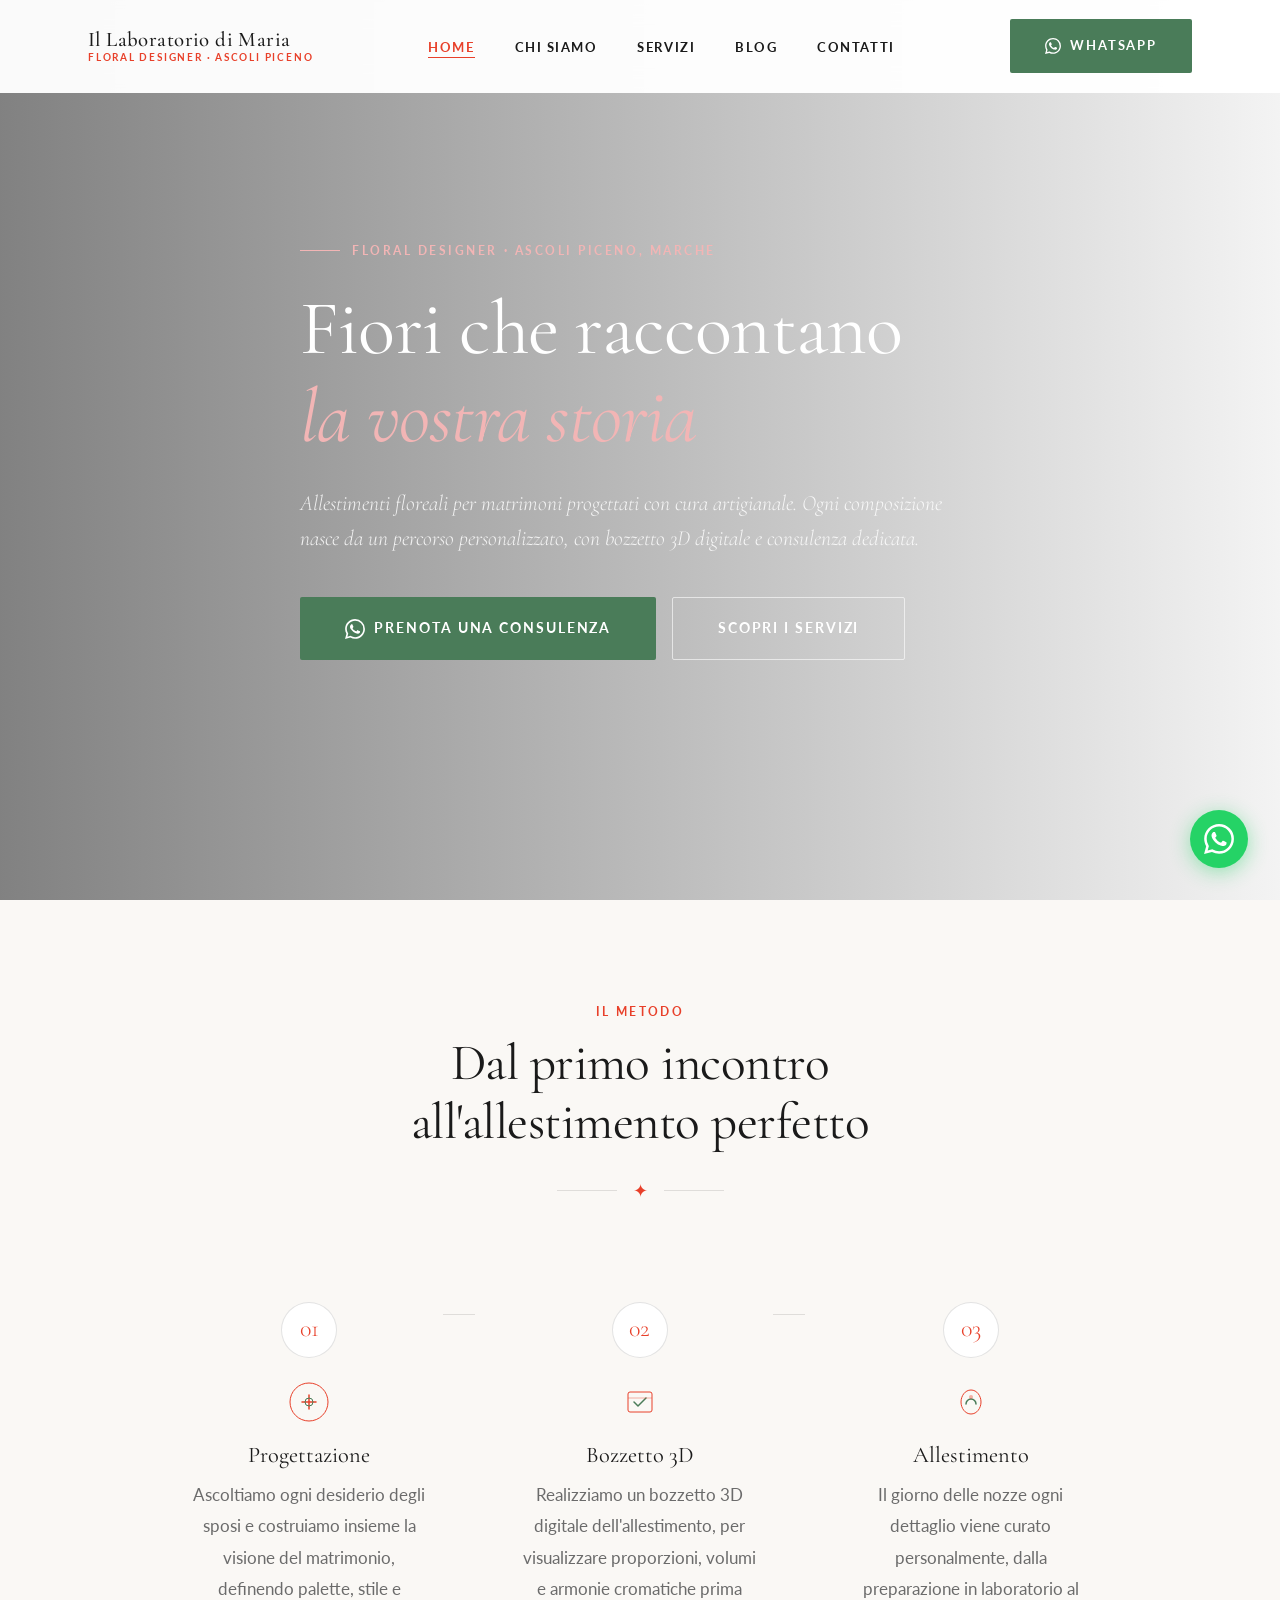
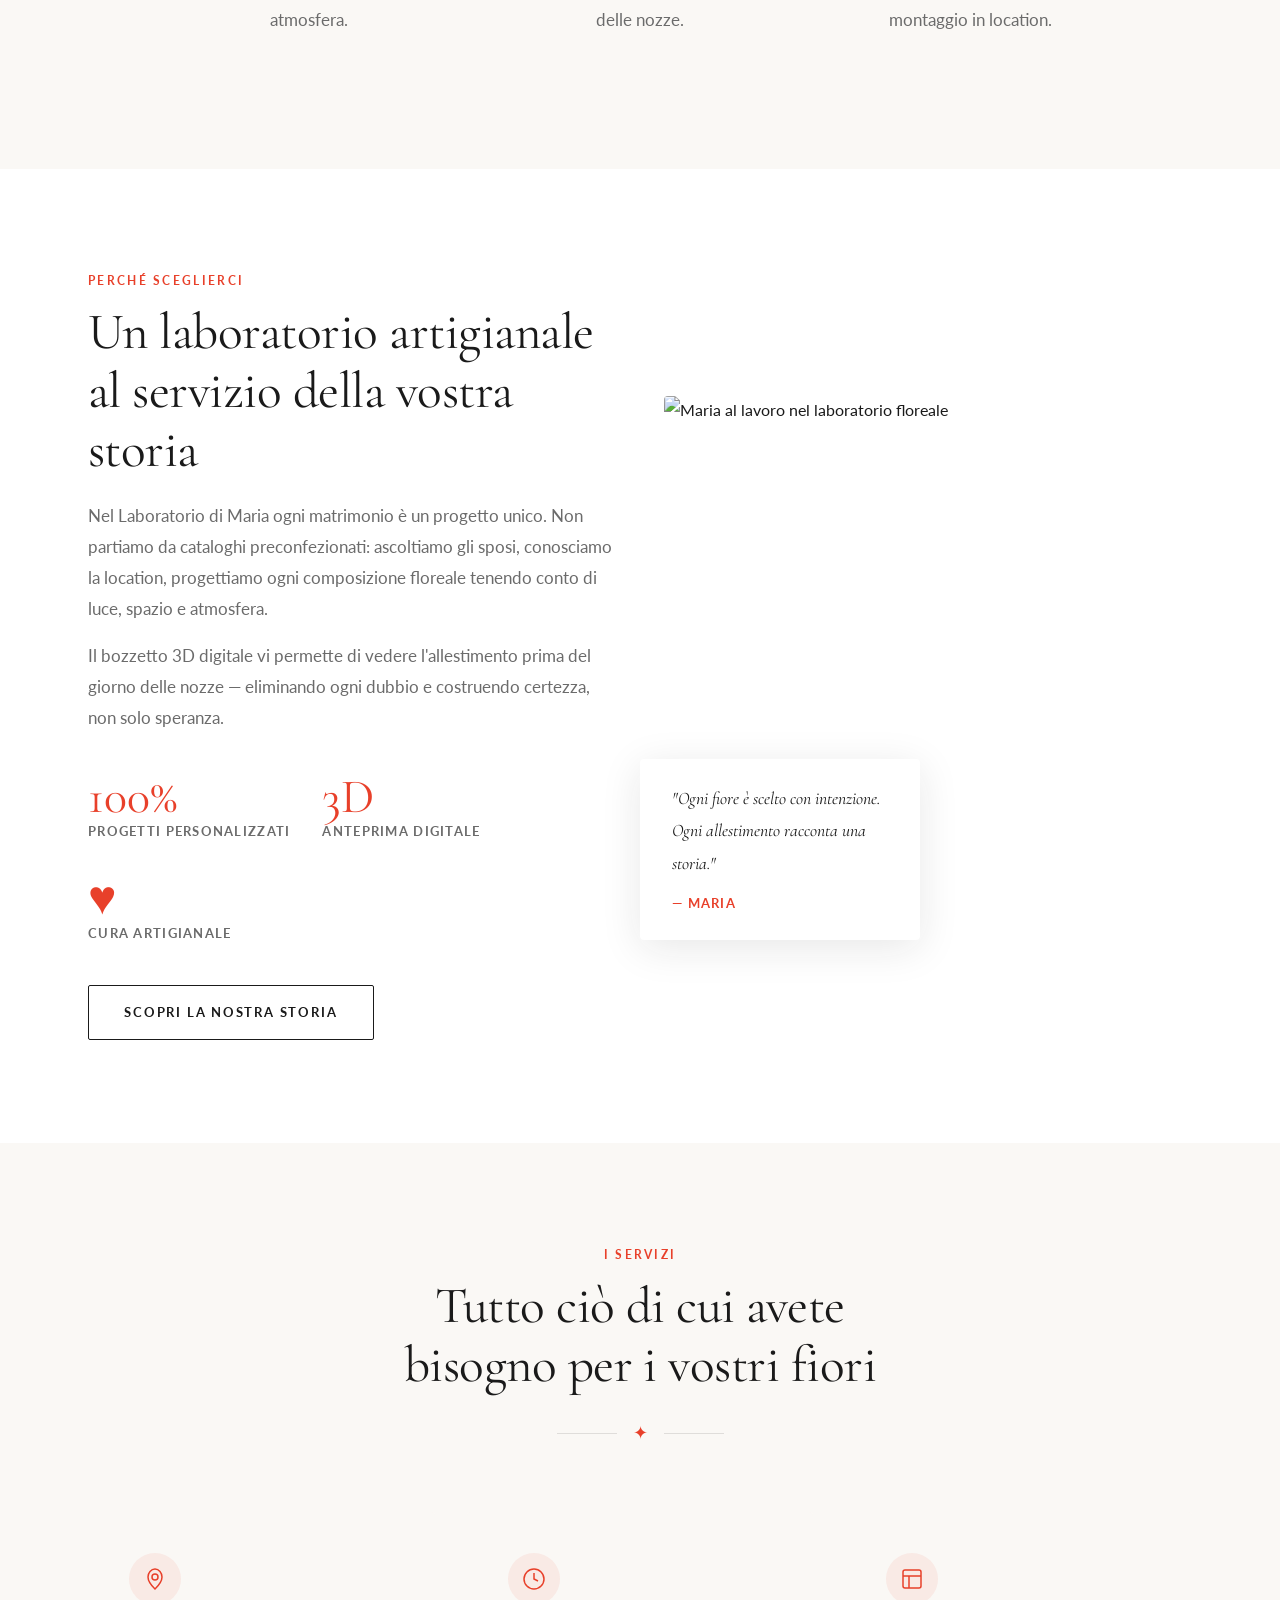
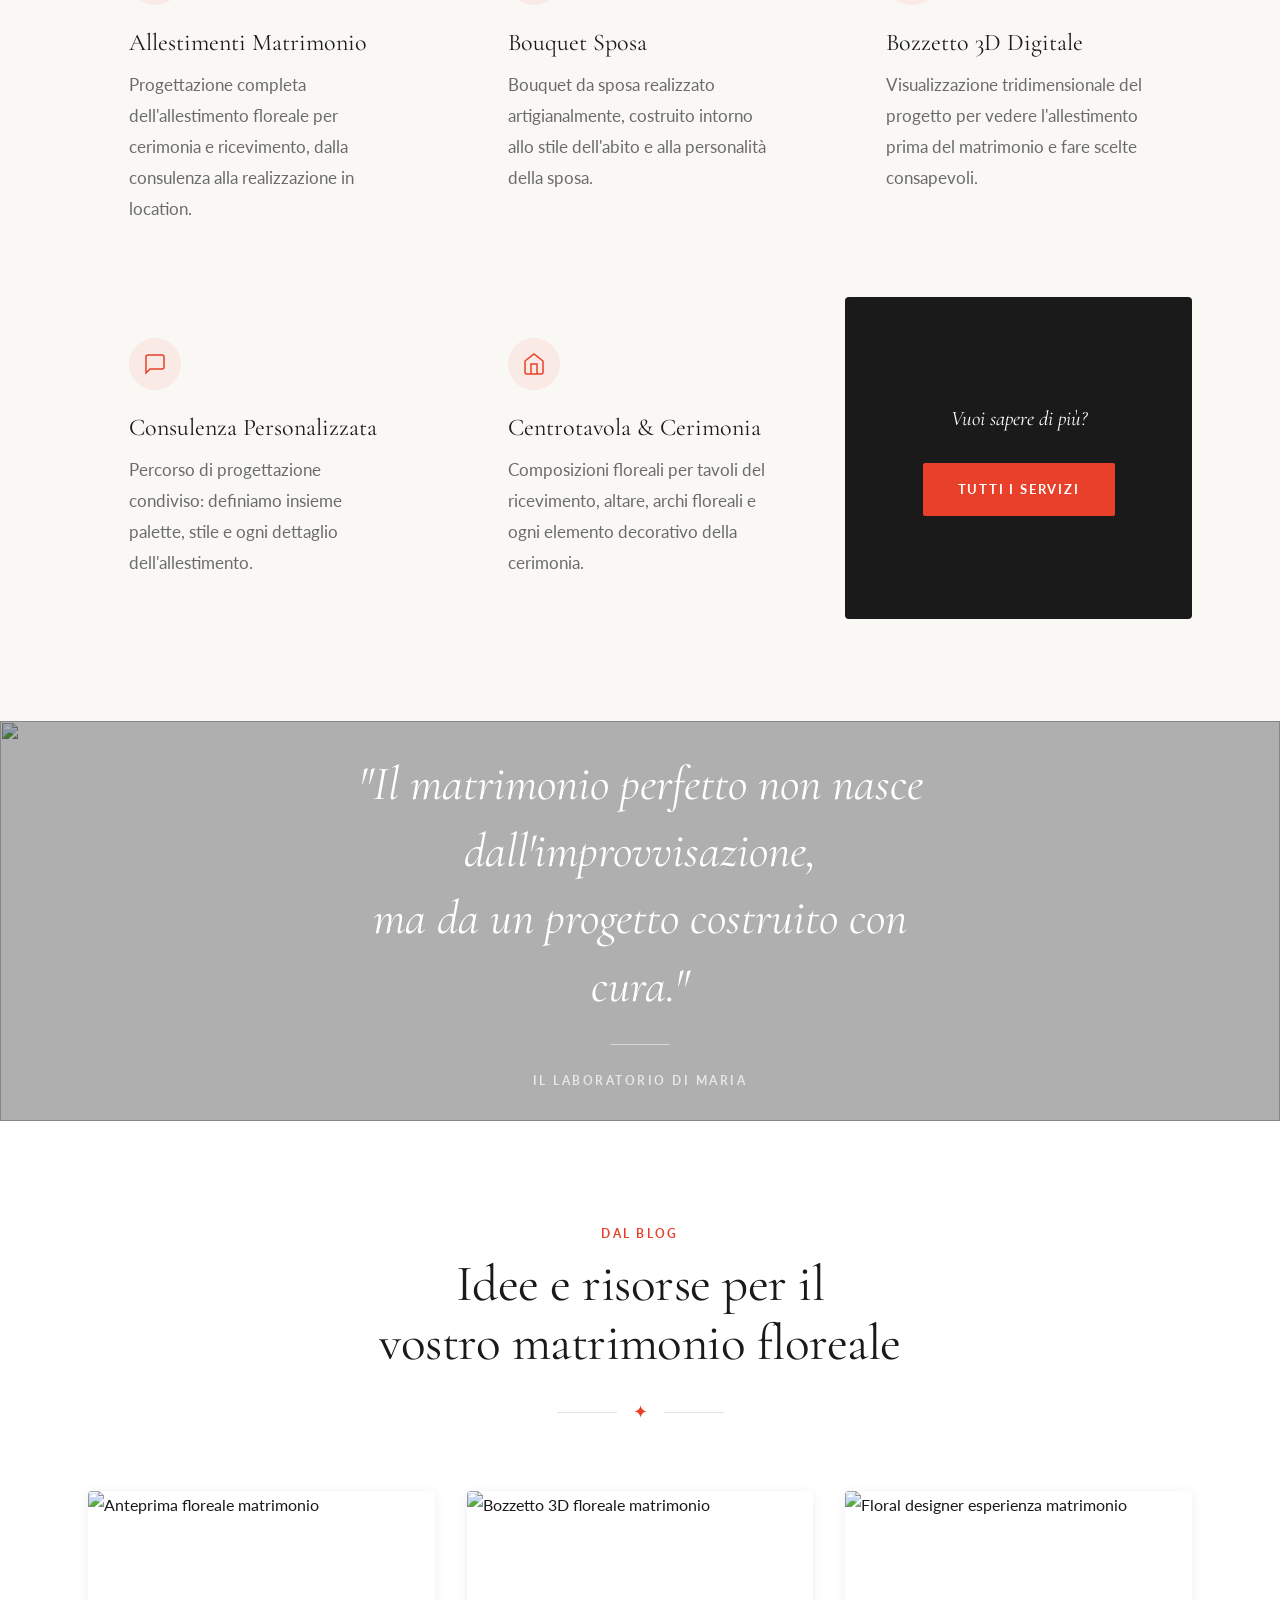
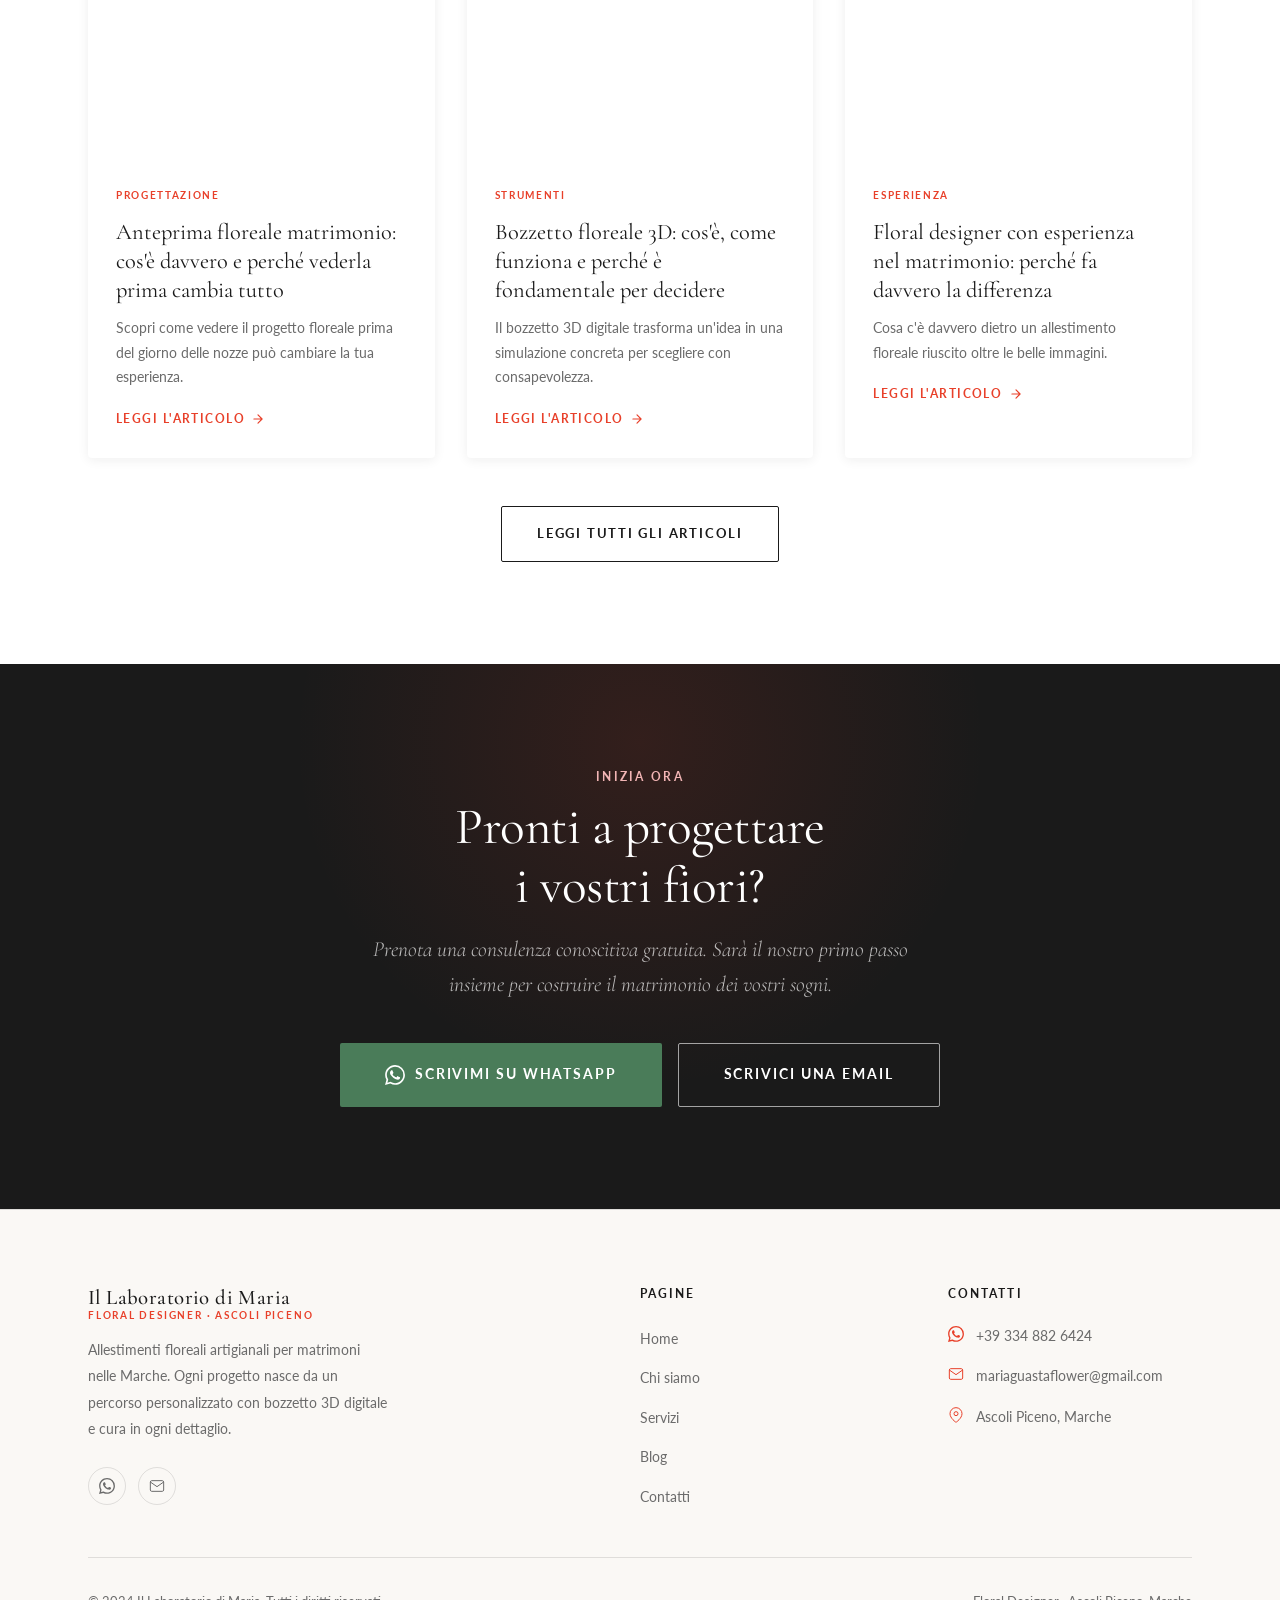
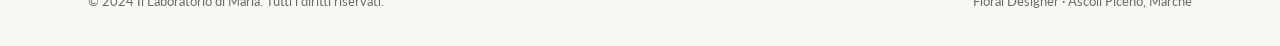
==== index.html @ 5ee57b3e "Sito completo Il Laboratorio di Maria — floral designer Ascoli Piceno - 14 pagine HTML: homepage, ch" ====
<!DOCTYPE html>
<html lang="it">
<head>
  <meta charset="UTF-8">
  <meta name="viewport" content="width=device-width, initial-scale=1.0">
  <title>Il Laboratorio di Maria — Floral Designer Matrimoni | Ascoli Piceno</title>
  <meta name="description" content="Allestimenti floreali per matrimoni ad Ascoli Piceno e nelle Marche. Progettazione personalizzata, bozzetto 3D digitale e cura artigianale per il giorno delle nozze.">
  <link rel="stylesheet" href="css/styles.css">
  <script src="https://cdnjs.cloudflare.com/ajax/libs/gsap/3.12.5/gsap.min.js" defer></script>
  <script src="https://cdnjs.cloudflare.com/ajax/libs/gsap/3.12.5/ScrollTrigger.min.js" defer></script>
  <script src="js/main.js" defer></script>
</head>
<body>

  <!-- HEADER -->
  <header class="site-header" role="banner">
    <div class="container">
      <nav class="nav-inner" aria-label="Navigazione principale">
        <a href="index.html" class="nav-logo" aria-label="Il Laboratorio di Maria — Home">
          <div class="nav-logo-text">
            <strong>Il Laboratorio di Maria</strong>
            <span>Floral Designer · Ascoli Piceno</span>
          </div>
        </a>
        <ul class="nav-links" role="list">
          <li><a href="index.html">Home</a></li>
          <li><a href="chi-siamo.html">Chi siamo</a></li>
          <li><a href="servizi.html">Servizi</a></li>
          <li><a href="blog.html">Blog</a></li>
          <li><a href="contatti.html">Contatti</a></li>
        </ul>
        <a href="https://wa.me/393348826424" target="_blank" rel="noopener" class="btn nav-cta desktop" aria-label="Contattaci su WhatsApp">
          <svg width="16" height="16" viewBox="0 0 24 24" fill="currentColor"><path d="M17.472 14.382c-.297-.149-1.758-.867-2.03-.967-.273-.099-.471-.148-.67.15-.197.297-.767.966-.94 1.164-.173.199-.347.223-.644.075-.297-.15-1.255-.463-2.39-1.475-.883-.788-1.48-1.761-1.653-2.059-.173-.297-.018-.458.13-.606.134-.133.298-.347.446-.52.149-.174.198-.298.298-.497.099-.198.05-.371-.025-.52-.075-.149-.669-1.612-.916-2.207-.242-.579-.487-.5-.669-.51-.173-.008-.371-.01-.57-.01-.198 0-.52.074-.792.372-.272.297-1.04 1.016-1.04 2.479 0 1.462 1.065 2.875 1.213 3.074.149.198 2.096 3.2 5.077 4.487.709.306 1.262.489 1.694.625.712.227 1.36.195 1.871.118.571-.085 1.758-.719 2.006-1.413.248-.694.248-1.289.173-1.413-.074-.124-.272-.198-.57-.347m-5.421 7.403h-.004a9.87 9.87 0 01-5.031-1.378l-.361-.214-3.741.982.998-3.648-.235-.374a9.86 9.86 0 01-1.51-5.26c.001-5.45 4.436-9.884 9.888-9.884 2.64 0 5.122 1.03 6.988 2.898a9.825 9.825 0 012.893 6.994c-.003 5.45-4.437 9.884-9.885 9.884m8.413-18.297A11.815 11.815 0 0012.05 0C5.495 0 .16 5.335.157 11.892c0 2.096.547 4.142 1.588 5.945L.057 24l6.305-1.654a11.882 11.882 0 005.683 1.448h.005c6.554 0 11.89-5.335 11.893-11.893a11.821 11.821 0 00-3.48-8.413z"/></svg>
          WhatsApp
        </a>
        <button class="nav-hamburger" aria-label="Apri menu" aria-expanded="false">
          <span></span><span></span><span></span>
        </button>
      </nav>
    </div>
  </header>

  <!-- MOBILE NAV -->
  <nav class="nav-mobile" aria-label="Menu mobile">
    <button class="nav-mobile-close" aria-label="Chiudi menu">✕</button>
    <a href="index.html">Home</a>
    <a href="chi-siamo.html">Chi siamo</a>
    <a href="servizi.html">Servizi</a>
    <a href="blog.html">Blog</a>
    <a href="contatti.html">Contatti</a>
    <a href="https://wa.me/393348826424" target="_blank" rel="noopener" class="btn btn-green" style="margin-top:1rem;">
      <svg width="18" height="18" viewBox="0 0 24 24" fill="currentColor"><path d="M17.472 14.382c-.297-.149-1.758-.867-2.03-.967-.273-.099-.471-.148-.67.15-.197.297-.767.966-.94 1.164-.173.199-.347.223-.644.075-.297-.15-1.255-.463-2.39-1.475-.883-.788-1.48-1.761-1.653-2.059-.173-.297-.018-.458.13-.606.134-.133.298-.347.446-.52.149-.174.198-.298.298-.497.099-.198.05-.371-.025-.52-.075-.149-.669-1.612-.916-2.207-.242-.579-.487-.5-.669-.51-.173-.008-.371-.01-.57-.01-.198 0-.52.074-.792.372-.272.297-1.04 1.016-1.04 2.479 0 1.462 1.065 2.875 1.213 3.074.149.198 2.096 3.2 5.077 4.487.709.306 1.262.489 1.694.625.712.227 1.36.195 1.871.118.571-.085 1.758-.719 2.006-1.413.248-.694.248-1.289.173-1.413-.074-.124-.272-.198-.57-.347m-5.421 7.403h-.004a9.87 9.87 0 01-5.031-1.378l-.361-.214-3.741.982.998-3.648-.235-.374a9.86 9.86 0 01-1.51-5.26c.001-5.45 4.436-9.884 9.888-9.884 2.64 0 5.122 1.03 6.988 2.898a9.825 9.825 0 012.893 6.994c-.003 5.45-4.437 9.884-9.885 9.884m8.413-18.297A11.815 11.815 0 0012.05 0C5.495 0 .16 5.335.157 11.892c0 2.096.547 4.142 1.588 5.945L.057 24l6.305-1.654a11.882 11.882 0 005.683 1.448h.005c6.554 0 11.89-5.335 11.893-11.893a11.821 11.821 0 00-3.48-8.413z"/></svg>
      Scrivimi su WhatsApp
    </a>
  </nav>

  <main>

    <!-- HERO -->
    <section class="hero" aria-label="Hero principale">
      <div class="hero-bg" style="background-image: url('https://images.unsplash.com/photo-1519225421980-715cb0215aed?w=1600&auto=format&fit=crop&q=80');"></div>
      <div class="container">
        <div class="hero-content">
          <p class="hero-eyebrow">Floral Designer · Ascoli Piceno, Marche</p>
          <h1>Fiori che raccontano<br><em>la vostra storia</em></h1>
          <p class="lead">Allestimenti floreali per matrimoni progettati con cura artigianale. Ogni composizione nasce da un percorso personalizzato, con bozzetto 3D digitale e consulenza dedicata.</p>
          <div class="hero-actions">
            <a href="https://wa.me/393348826424" target="_blank" rel="noopener" class="btn btn-green btn-lg">
              <svg width="20" height="20" viewBox="0 0 24 24" fill="currentColor"><path d="M17.472 14.382c-.297-.149-1.758-.867-2.03-.967-.273-.099-.471-.148-.67.15-.197.297-.767.966-.94 1.164-.173.199-.347.223-.644.075-.297-.15-1.255-.463-2.39-1.475-.883-.788-1.48-1.761-1.653-2.059-.173-.297-.018-.458.13-.606.134-.133.298-.347.446-.52.149-.174.198-.298.298-.497.099-.198.05-.371-.025-.52-.075-.149-.669-1.612-.916-2.207-.242-.579-.487-.5-.669-.51-.173-.008-.371-.01-.57-.01-.198 0-.52.074-.792.372-.272.297-1.04 1.016-1.04 2.479 0 1.462 1.065 2.875 1.213 3.074.149.198 2.096 3.2 5.077 4.487.709.306 1.262.489 1.694.625.712.227 1.36.195 1.871.118.571-.085 1.758-.719 2.006-1.413.248-.694.248-1.289.173-1.413-.074-.124-.272-.198-.57-.347m-5.421 7.403h-.004a9.87 9.87 0 01-5.031-1.378l-.361-.214-3.741.982.998-3.648-.235-.374a9.86 9.86 0 01-1.51-5.26c.001-5.45 4.436-9.884 9.888-9.884 2.64 0 5.122 1.03 6.988 2.898a9.825 9.825 0 012.893 6.994c-.003 5.45-4.437 9.884-9.885 9.884m8.413-18.297A11.815 11.815 0 0012.05 0C5.495 0 .16 5.335.157 11.892c0 2.096.547 4.142 1.588 5.945L.057 24l6.305-1.654a11.882 11.882 0 005.683 1.448h.005c6.554 0 11.89-5.335 11.893-11.893a11.821 11.821 0 00-3.48-8.413z"/></svg>
              Prenota una consulenza
            </a>
            <a href="servizi.html" class="btn btn-outline-white btn-lg">Scopri i servizi</a>
          </div>
        </div>
      </div>
    </section>

    <!-- METHOD -->
    <section class="bg-ivory" aria-labelledby="method-title">
      <div class="container">
        <div class="section-header fade-up">
          <span class="eyebrow">Il Metodo</span>
          <h2 id="method-title">Dal primo incontro<br>all'allestimento perfetto</h2>
          <div class="divider"><span></span><i>✦</i><span></span></div>
        </div>
        <div class="grid-3 stagger-group" style="max-width:960px;margin:0 auto;">
          <div class="method-step stagger-item fade-up">
            <div class="method-number">01</div>
            <svg width="40" height="40" viewBox="0 0 40 40" fill="none" style="margin:0 auto 1.25rem;display:block;" aria-hidden="true">
              <circle cx="20" cy="20" r="19" stroke="#E8402A" stroke-width="1"/>
              <path d="M13 20h14M20 13v14" stroke="#E8402A" stroke-width="1.5" stroke-linecap="round"/>
              <circle cx="20" cy="20" r="4" stroke="#4A7C59" stroke-width="1"/>
            </svg>
            <h3>Progettazione</h3>
            <p>Ascoltiamo ogni desiderio degli sposi e costruiamo insieme la visione del matrimonio, definendo palette, stile e atmosfera.</p>
          </div>
          <div class="method-step stagger-item fade-up">
            <div class="method-number">02</div>
            <svg width="40" height="40" viewBox="0 0 40 40" fill="none" style="margin:0 auto 1.25rem;display:block;" aria-hidden="true">
              <rect x="8" y="10" width="24" height="20" rx="2" stroke="#E8402A" stroke-width="1"/>
              <path d="M14 20l4 4 8-8" stroke="#4A7C59" stroke-width="1.5" stroke-linecap="round" stroke-linejoin="round"/>
              <path d="M8 16h24" stroke="#E8402A" stroke-width="1" opacity=".4"/>
            </svg>
            <h3>Bozzetto 3D</h3>
            <p>Realizziamo un bozzetto 3D digitale dell'allestimento, per visualizzare proporzioni, volumi e armonie cromatiche prima delle nozze.</p>
          </div>
          <div class="method-step stagger-item fade-up">
            <div class="method-number">03</div>
            <svg width="40" height="40" viewBox="0 0 40 40" fill="none" style="margin:0 auto 1.25rem;display:block;" aria-hidden="true">
              <path d="M20 8C14 8 10 14 10 20s4 12 10 12 10-6 10-12-4-12-10-12z" stroke="#E8402A" stroke-width="1"/>
              <path d="M15 22c0-2.761 2.239-5 5-5s5 2.239 5 5" stroke="#4A7C59" stroke-width="1.5" stroke-linecap="round"/>
              <circle cx="20" cy="15" r="2" fill="#E8402A" opacity=".4"/>
            </svg>
            <h3>Allestimento</h3>
            <p>Il giorno delle nozze ogni dettaglio viene curato personalmente, dalla preparazione in laboratorio al montaggio in location.</p>
          </div>
        </div>
      </div>
    </section>

    <!-- WHY US -->
    <section aria-labelledby="why-title">
      <div class="container">
        <div class="grid-2">
          <div class="slide-left">
            <span class="eyebrow">Perché sceglierci</span>
            <h2 id="why-title">Un laboratorio artigianale al servizio della vostra storia</h2>
            <p style="margin-top:1.25rem;">Nel Laboratorio di Maria ogni matrimonio è un progetto unico. Non partiamo da cataloghi preconfezionati: ascoltiamo gli sposi, conosciamo la location, progettiamo ogni composizione floreale tenendo conto di luce, spazio e atmosfera.</p>
            <p style="margin-top:1rem;">Il bozzetto 3D digitale vi permette di vedere l'allestimento prima del giorno delle nozze — eliminando ogni dubbio e costruendo certezza, non solo speranza.</p>
            <div style="display:flex;flex-wrap:wrap;gap:2rem;margin-top:2.5rem;">
              <div>
                <div style="font-family:var(--ff-title);font-size:3rem;color:var(--coral);line-height:1;">100%</div>
                <div style="font-size:0.8rem;font-weight:700;letter-spacing:0.1em;text-transform:uppercase;color:var(--gray);">Progetti personalizzati</div>
              </div>
              <div>
                <div style="font-family:var(--ff-title);font-size:3rem;color:var(--coral);line-height:1;">3D</div>
                <div style="font-size:0.8rem;font-weight:700;letter-spacing:0.1em;text-transform:uppercase;color:var(--gray);">Anteprima digitale</div>
              </div>
              <div>
                <div style="font-family:var(--ff-title);font-size:3rem;color:var(--coral);line-height:1;">♥</div>
                <div style="font-size:0.8rem;font-weight:700;letter-spacing:0.1em;text-transform:uppercase;color:var(--gray);">Cura artigianale</div>
              </div>
            </div>
            <a href="chi-siamo.html" class="btn btn-outline" style="margin-top:2.5rem;">Scopri la nostra storia</a>
          </div>
          <div class="slide-right" style="position:relative;">
            <img
              src="https://images.unsplash.com/photo-1558618666-fcd25c85cd64?w=800&auto=format&fit=crop&q=80"
              alt="Maria al lavoro nel laboratorio floreale"
              style="width:100%;height:520px;object-fit:cover;border-radius:4px;"
              loading="lazy"
            >
            <div style="position:absolute;bottom:-1.5rem;left:-1.5rem;background:var(--white);padding:1.5rem 2rem;border-radius:4px;box-shadow:var(--shadow);max-width:280px;">
              <p style="font-family:var(--ff-title);font-style:italic;font-size:1.1rem;color:var(--black);margin:0;">"Ogni fiore è scelto con intenzione. Ogni allestimento racconta una storia."</p>
              <p style="font-size:0.8rem;color:var(--coral);font-weight:700;letter-spacing:0.1em;text-transform:uppercase;margin-top:0.75rem;">— Maria</p>
            </div>
          </div>
        </div>
      </div>
    </section>

    <!-- SERVICES PREVIEW -->
    <section class="bg-ivory" aria-labelledby="services-preview-title">
      <div class="container">
        <div class="section-header fade-up">
          <span class="eyebrow">I Servizi</span>
          <h2 id="services-preview-title">Tutto ciò di cui avete<br>bisogno per i vostri fiori</h2>
          <div class="divider"><span></span><i>✦</i><span></span></div>
        </div>
        <div class="grid-3 stagger-group">
          <div class="service-card stagger-item">
            <div class="service-icon" aria-hidden="true">
              <svg width="24" height="24" viewBox="0 0 24 24" fill="none" stroke="currentColor" stroke-width="1.5"><path d="M12 2C8 2 5 6 5 10c0 5.25 7 12 7 12s7-6.75 7-12c0-4-3-8-7-8z"/><circle cx="12" cy="10" r="3"/></svg>
            </div>
            <h3>Allestimenti Matrimonio</h3>
            <p>Progettazione completa dell'allestimento floreale per cerimonia e ricevimento, dalla consulenza alla realizzazione in location.</p>
          </div>
          <div class="service-card stagger-item">
            <div class="service-icon" aria-hidden="true">
              <svg width="24" height="24" viewBox="0 0 24 24" fill="none" stroke="currentColor" stroke-width="1.5"><circle cx="12" cy="12" r="10"/><path d="M12 6v6l4 2"/></svg>
            </div>
            <h3>Bouquet Sposa</h3>
            <p>Bouquet da sposa realizzato artigianalmente, costruito intorno allo stile dell'abito e alla personalità della sposa.</p>
          </div>
          <div class="service-card stagger-item">
            <div class="service-icon" aria-hidden="true">
              <svg width="24" height="24" viewBox="0 0 24 24" fill="none" stroke="currentColor" stroke-width="1.5"><rect x="3" y="3" width="18" height="18" rx="2"/><path d="M3 9h18M9 21V9"/></svg>
            </div>
            <h3>Bozzetto 3D Digitale</h3>
            <p>Visualizzazione tridimensionale del progetto per vedere l'allestimento prima del matrimonio e fare scelte consapevoli.</p>
          </div>
          <div class="service-card stagger-item">
            <div class="service-icon" aria-hidden="true">
              <svg width="24" height="24" viewBox="0 0 24 24" fill="none" stroke="currentColor" stroke-width="1.5"><path d="M21 15a2 2 0 0 1-2 2H7l-4 4V5a2 2 0 0 1 2-2h14a2 2 0 0 1 2 2z"/></svg>
            </div>
            <h3>Consulenza Personalizzata</h3>
            <p>Percorso di progettazione condiviso: definiamo insieme palette, stile e ogni dettaglio dell'allestimento.</p>
          </div>
          <div class="service-card stagger-item">
            <div class="service-icon" aria-hidden="true">
              <svg width="24" height="24" viewBox="0 0 24 24" fill="none" stroke="currentColor" stroke-width="1.5"><path d="M3 9l9-7 9 7v11a2 2 0 0 1-2 2H5a2 2 0 0 1-2-2z"/><polyline points="9 22 9 12 15 12 15 22"/></svg>
            </div>
            <h3>Centrotavola & Cerimonia</h3>
            <p>Composizioni floreali per tavoli del ricevimento, altare, archi floreali e ogni elemento decorativo della cerimonia.</p>
          </div>
          <div class="service-card stagger-item" style="display:flex;align-items:center;justify-content:center;flex-direction:column;text-align:center;background:var(--black);">
            <p style="font-family:var(--ff-title);font-style:italic;font-size:1.3rem;color:var(--white);margin-bottom:1.5rem;">Vuoi sapere di più?</p>
            <a href="servizi.html" class="btn btn-coral">Tutti i servizi</a>
          </div>
        </div>
      </div>
    </section>

    <!-- DECORATIVE IMAGE BAND -->
    <div style="height:400px;overflow:hidden;position:relative;" aria-hidden="true">
      <img
        src="https://images.unsplash.com/photo-1548460054-8d0c2c73c88f?w=1200&auto=format&fit=crop&q=80"
        alt=""
        style="width:100%;height:100%;object-fit:cover;object-position:center 60%;"
        loading="lazy"
      >
      <div style="position:absolute;inset:0;background:rgba(26,26,26,0.35);display:flex;align-items:center;justify-content:center;">
        <div style="text-align:center;color:white;">
          <p style="font-family:var(--ff-title);font-style:italic;font-size:clamp(1.6rem,4vw,3rem);color:white;max-width:700px;padding:0 2rem;line-height:1.4;">"Il matrimonio perfetto non nasce dall'improvvisazione,<br>ma da un progetto costruito con cura."</p>
          <div style="width:60px;height:1px;background:rgba(255,255,255,0.5);margin:1.5rem auto;"></div>
          <p style="font-size:0.78rem;font-weight:700;letter-spacing:0.2em;text-transform:uppercase;color:rgba(255,255,255,0.7);">Il Laboratorio di Maria</p>
        </div>
      </div>
    </div>

    <!-- BLOG PREVIEW -->
    <section aria-labelledby="blog-preview-title">
      <div class="container">
        <div class="section-header fade-up">
          <span class="eyebrow">Dal Blog</span>
          <h2 id="blog-preview-title">Idee e risorse per il<br>vostro matrimonio floreale</h2>
          <div class="divider"><span></span><i>✦</i><span></span></div>
        </div>
        <div class="grid-3 stagger-group">
          <article class="card stagger-item">
            <div class="card-img">
              <img src="https://images.unsplash.com/photo-1490750967868-88df5691cc3a?w=800&auto=format&fit=crop&q=80" alt="Anteprima floreale matrimonio" loading="lazy">
            </div>
            <div class="card-body">
              <span class="card-tag">Progettazione</span>
              <h3 class="card-title">Anteprima floreale matrimonio: cos'è davvero e perché vederla prima cambia tutto</h3>
              <p class="card-excerpt">Scopri come vedere il progetto floreale prima del giorno delle nozze può cambiare la tua esperienza.</p>
              <a href="blog-anteprima-floreale-matrimonio.html" class="card-link">
                Leggi l'articolo
                <svg width="14" height="14" viewBox="0 0 24 24" fill="none" stroke="currentColor" stroke-width="2" stroke-linecap="round" stroke-linejoin="round"><path d="M5 12h14M12 5l7 7-7 7"/></svg>
              </a>
            </div>
          </article>
          <article class="card stagger-item">
            <div class="card-img">
              <img src="https://images.unsplash.com/photo-1487530811015-780cb94e7e2a?w=800&auto=format&fit=crop&q=80" alt="Bozzetto 3D floreale matrimonio" loading="lazy">
            </div>
            <div class="card-body">
              <span class="card-tag">Strumenti</span>
              <h3 class="card-title">Bozzetto floreale 3D: cos'è, come funziona e perché è fondamentale per decidere</h3>
              <p class="card-excerpt">Il bozzetto 3D digitale trasforma un'idea in una simulazione concreta per scegliere con consapevolezza.</p>
              <a href="blog-bozzetto-floreale-3d.html" class="card-link">
                Leggi l'articolo
                <svg width="14" height="14" viewBox="0 0 24 24" fill="none" stroke="currentColor" stroke-width="2" stroke-linecap="round" stroke-linejoin="round"><path d="M5 12h14M12 5l7 7-7 7"/></svg>
              </a>
            </div>
          </article>
          <article class="card stagger-item">
            <div class="card-img">
              <img src="https://images.unsplash.com/photo-1548460054-8d0c2c73c88f?w=800&auto=format&fit=crop&q=80" alt="Floral designer esperienza matrimonio" loading="lazy">
            </div>
            <div class="card-body">
              <span class="card-tag">Esperienza</span>
              <h3 class="card-title">Floral designer con esperienza nel matrimonio: perché fa davvero la differenza</h3>
              <p class="card-excerpt">Cosa c'è davvero dietro un allestimento floreale riuscito oltre le belle immagini.</p>
              <a href="blog-floral-designer-esperienza.html" class="card-link">
                Leggi l'articolo
                <svg width="14" height="14" viewBox="0 0 24 24" fill="none" stroke="currentColor" stroke-width="2" stroke-linecap="round" stroke-linejoin="round"><path d="M5 12h14M12 5l7 7-7 7"/></svg>
              </a>
            </div>
          </article>
        </div>
        <div style="text-align:center;margin-top:3rem;" class="fade-up">
          <a href="blog.html" class="btn btn-outline">Leggi tutti gli articoli</a>
        </div>
      </div>
    </section>

    <!-- CTA FINALE -->
    <section class="cta-section" aria-labelledby="cta-title">
      <div class="container--narrow" style="position:relative;z-index:1;text-align:center;">
        <span class="eyebrow" style="color:var(--pink);">Inizia ora</span>
        <h2 id="cta-title" class="fade-up">Pronti a progettare<br>i vostri fiori?</h2>
        <p class="lead fade-up">Prenota una consulenza conoscitiva gratuita. Sarà il nostro primo passo insieme per costruire il matrimonio dei vostri sogni.</p>
        <div class="fade-up" style="display:flex;justify-content:center;flex-wrap:wrap;gap:1rem;margin-top:2.5rem;">
          <a href="https://wa.me/393348826424" target="_blank" rel="noopener" class="btn btn-green btn-lg">
            <svg width="20" height="20" viewBox="0 0 24 24" fill="currentColor"><path d="M17.472 14.382c-.297-.149-1.758-.867-2.03-.967-.273-.099-.471-.148-.67.15-.197.297-.767.966-.94 1.164-.173.199-.347.223-.644.075-.297-.15-1.255-.463-2.39-1.475-.883-.788-1.48-1.761-1.653-2.059-.173-.297-.018-.458.13-.606.134-.133.298-.347.446-.52.149-.174.198-.298.298-.497.099-.198.05-.371-.025-.52-.075-.149-.669-1.612-.916-2.207-.242-.579-.487-.5-.669-.51-.173-.008-.371-.01-.57-.01-.198 0-.52.074-.792.372-.272.297-1.04 1.016-1.04 2.479 0 1.462 1.065 2.875 1.213 3.074.149.198 2.096 3.2 5.077 4.487.709.306 1.262.489 1.694.625.712.227 1.36.195 1.871.118.571-.085 1.758-.719 2.006-1.413.248-.694.248-1.289.173-1.413-.074-.124-.272-.198-.57-.347m-5.421 7.403h-.004a9.87 9.87 0 01-5.031-1.378l-.361-.214-3.741.982.998-3.648-.235-.374a9.86 9.86 0 01-1.51-5.26c.001-5.45 4.436-9.884 9.888-9.884 2.64 0 5.122 1.03 6.988 2.898a9.825 9.825 0 012.893 6.994c-.003 5.45-4.437 9.884-9.885 9.884m8.413-18.297A11.815 11.815 0 0012.05 0C5.495 0 .16 5.335.157 11.892c0 2.096.547 4.142 1.588 5.945L.057 24l6.305-1.654a11.882 11.882 0 005.683 1.448h.005c6.554 0 11.89-5.335 11.893-11.893a11.821 11.821 0 00-3.48-8.413z"/></svg>
            Scrivimi su WhatsApp
          </a>
          <a href="mailto:mariaguastaflower@gmail.com" class="btn btn-outline-white btn-lg">Scrivici una email</a>
        </div>
      </div>
    </section>

  </main>

  <!-- FOOTER -->
  <footer class="site-footer" role="contentinfo">
    <div class="container">
      <div class="footer-grid">
        <div class="footer-brand">
          <a href="index.html" class="nav-logo" style="margin-bottom:1rem;">
            <div class="nav-logo-text">
              <strong>Il Laboratorio di Maria</strong>
              <span>Floral Designer · Ascoli Piceno</span>
            </div>
          </a>
          <p>Allestimenti floreali artigianali per matrimoni nelle Marche. Ogni progetto nasce da un percorso personalizzato con bozzetto 3D digitale e cura in ogni dettaglio.</p>
          <div class="footer-social">
            <a href="https://wa.me/393348826424" target="_blank" rel="noopener" aria-label="WhatsApp">
              <svg width="16" height="16" viewBox="0 0 24 24" fill="currentColor"><path d="M17.472 14.382c-.297-.149-1.758-.867-2.03-.967-.273-.099-.471-.148-.67.15-.197.297-.767.966-.94 1.164-.173.199-.347.223-.644.075-.297-.15-1.255-.463-2.39-1.475-.883-.788-1.48-1.761-1.653-2.059-.173-.297-.018-.458.13-.606.134-.133.298-.347.446-.52.149-.174.198-.298.298-.497.099-.198.05-.371-.025-.52-.075-.149-.669-1.612-.916-2.207-.242-.579-.487-.5-.669-.51-.173-.008-.371-.01-.57-.01-.198 0-.52.074-.792.372-.272.297-1.04 1.016-1.04 2.479 0 1.462 1.065 2.875 1.213 3.074.149.198 2.096 3.2 5.077 4.487.709.306 1.262.489 1.694.625.712.227 1.36.195 1.871.118.571-.085 1.758-.719 2.006-1.413.248-.694.248-1.289.173-1.413-.074-.124-.272-.198-.57-.347m-5.421 7.403h-.004a9.87 9.87 0 01-5.031-1.378l-.361-.214-3.741.982.998-3.648-.235-.374a9.86 9.86 0 01-1.51-5.26c.001-5.45 4.436-9.884 9.888-9.884 2.64 0 5.122 1.03 6.988 2.898a9.825 9.825 0 012.893 6.994c-.003 5.45-4.437 9.884-9.885 9.884m8.413-18.297A11.815 11.815 0 0012.05 0C5.495 0 .16 5.335.157 11.892c0 2.096.547 4.142 1.588 5.945L.057 24l6.305-1.654a11.882 11.882 0 005.683 1.448h.005c6.554 0 11.89-5.335 11.893-11.893a11.821 11.821 0 00-3.48-8.413z"/></svg>
            </a>
            <a href="mailto:mariaguastaflower@gmail.com" aria-label="Email">
              <svg width="16" height="16" viewBox="0 0 24 24" fill="none" stroke="currentColor" stroke-width="1.5"><path d="M4 4h16c1.1 0 2 .9 2 2v12c0 1.1-.9 2-2 2H4c-1.1 0-2-.9-2-2V6c0-1.1.9-2 2-2z"/><polyline points="22,6 12,13 2,6"/></svg>
            </a>
          </div>
        </div>
        <div class="footer-col">
          <h4>Pagine</h4>
          <ul>
            <li><a href="index.html">Home</a></li>
            <li><a href="chi-siamo.html">Chi siamo</a></li>
            <li><a href="servizi.html">Servizi</a></li>
            <li><a href="blog.html">Blog</a></li>
            <li><a href="contatti.html">Contatti</a></li>
          </ul>
        </div>
        <div class="footer-col">
          <h4>Contatti</h4>
          <div class="footer-contact-item">
            <svg width="16" height="16" viewBox="0 0 24 24" fill="currentColor"><path d="M17.472 14.382c-.297-.149-1.758-.867-2.03-.967-.273-.099-.471-.148-.67.15-.197.297-.767.966-.94 1.164-.173.199-.347.223-.644.075-.297-.15-1.255-.463-2.39-1.475-.883-.788-1.48-1.761-1.653-2.059-.173-.297-.018-.458.13-.606.134-.133.298-.347.446-.52.149-.174.198-.298.298-.497.099-.198.05-.371-.025-.52-.075-.149-.669-1.612-.916-2.207-.242-.579-.487-.5-.669-.51-.173-.008-.371-.01-.57-.01-.198 0-.52.074-.792.372-.272.297-1.04 1.016-1.04 2.479 0 1.462 1.065 2.875 1.213 3.074.149.198 2.096 3.2 5.077 4.487.709.306 1.262.489 1.694.625.712.227 1.36.195 1.871.118.571-.085 1.758-.719 2.006-1.413.248-.694.248-1.289.173-1.413-.074-.124-.272-.198-.57-.347m-5.421 7.403h-.004a9.87 9.87 0 01-5.031-1.378l-.361-.214-3.741.982.998-3.648-.235-.374a9.86 9.86 0 01-1.51-5.26c.001-5.45 4.436-9.884 9.888-9.884 2.64 0 5.122 1.03 6.988 2.898a9.825 9.825 0 012.893 6.994c-.003 5.45-4.437 9.884-9.885 9.884m8.413-18.297A11.815 11.815 0 0012.05 0C5.495 0 .16 5.335.157 11.892c0 2.096.547 4.142 1.588 5.945L.057 24l6.305-1.654a11.882 11.882 0 005.683 1.448h.005c6.554 0 11.89-5.335 11.893-11.893a11.821 11.821 0 00-3.48-8.413z"/></svg>
            <span><a href="https://wa.me/393348826424" style="color:var(--gray);">+39 334 882 6424</a></span>
          </div>
          <div class="footer-contact-item">
            <svg width="16" height="16" viewBox="0 0 24 24" fill="none" stroke="currentColor" stroke-width="1.5"><path d="M4 4h16c1.1 0 2 .9 2 2v12c0 1.1-.9 2-2 2H4c-1.1 0-2-.9-2-2V6c0-1.1.9-2 2-2z"/><polyline points="22,6 12,13 2,6"/></svg>
            <span><a href="mailto:mariaguastaflower@gmail.com" style="color:var(--gray);">mariaguastaflower@gmail.com</a></span>
          </div>
          <div class="footer-contact-item">
            <svg width="16" height="16" viewBox="0 0 24 24" fill="none" stroke="currentColor" stroke-width="1.5"><path d="M21 10c0 7-9 13-9 13s-9-6-9-13a9 9 0 0 1 18 0z"/><circle cx="12" cy="10" r="3"/></svg>
            <span>Ascoli Piceno, Marche</span>
          </div>
        </div>
      </div>
      <div class="footer-bottom">
        <p>© 2024 Il Laboratorio di Maria. Tutti i diritti riservati.</p>
        <p>Floral Designer · Ascoli Piceno, Marche</p>
      </div>
    </div>
  </footer>

  <!-- WHATSAPP FLOAT -->
  <a href="https://wa.me/393348826424" target="_blank" rel="noopener" class="whatsapp-float" aria-label="Contattaci su WhatsApp">
    <svg viewBox="0 0 24 24" fill="white"><path d="M17.472 14.382c-.297-.149-1.758-.867-2.03-.967-.273-.099-.471-.148-.67.15-.197.297-.767.966-.94 1.164-.173.199-.347.223-.644.075-.297-.15-1.255-.463-2.39-1.475-.883-.788-1.48-1.761-1.653-2.059-.173-.297-.018-.458.13-.606.134-.133.298-.347.446-.52.149-.174.198-.298.298-.497.099-.198.05-.371-.025-.52-.075-.149-.669-1.612-.916-2.207-.242-.579-.487-.5-.669-.51-.173-.008-.371-.01-.57-.01-.198 0-.52.074-.792.372-.272.297-1.04 1.016-1.04 2.479 0 1.462 1.065 2.875 1.213 3.074.149.198 2.096 3.2 5.077 4.487.709.306 1.262.489 1.694.625.712.227 1.36.195 1.871.118.571-.085 1.758-.719 2.006-1.413.248-.694.248-1.289.173-1.413-.074-.124-.272-.198-.57-.347m-5.421 7.403h-.004a9.87 9.87 0 01-5.031-1.378l-.361-.214-3.741.982.998-3.648-.235-.374a9.86 9.86 0 01-1.51-5.26c.001-5.45 4.436-9.884 9.888-9.884 2.64 0 5.122 1.03 6.988 2.898a9.825 9.825 0 012.893 6.994c-.003 5.45-4.437 9.884-9.885 9.884m8.413-18.297A11.815 11.815 0 0012.05 0C5.495 0 .16 5.335.157 11.892c0 2.096.547 4.142 1.588 5.945L.057 24l6.305-1.654a11.882 11.882 0 005.683 1.448h.005c6.554 0 11.89-5.335 11.893-11.893a11.821 11.821 0 00-3.48-8.413z"/></svg>
  </a>

</body>
</html>
---- css/styles.css ----
/* ============================================================
   IL LABORATORIO DI MARIA — Global Styles
   ============================================================ */

@import url('https://fonts.googleapis.com/css2?family=Cormorant+Garamond:ital,wght@0,300;0,400;0,500;0,600;0,700;1,300;1,400;1,500&family=Lato:ital,wght@0,300;0,400;0,700;1,300;1,400&display=swap');

/* ── Variables ────────────────────────────────────────────── */
:root {
  --white:   #FFFFFF;
  --ivory:   #FAF8F5;
  --black:   #1A1A1A;
  --coral:   #E8402A;
  --green:   #4A7C59;
  --pink:    #F2B5B5;
  --gray:    #6B6B6B;
  --light:   #F0EDE8;
  --border:  rgba(26,26,26,0.12);

  --ff-title: 'Cormorant Garamond', Georgia, serif;
  --ff-body:  'Lato', Helvetica, sans-serif;

  --radius:  4px;
  --shadow:  0 8px 40px rgba(26,26,26,0.10);
  --shadow-sm: 0 2px 12px rgba(26,26,26,0.07);

  --transition: 0.35s cubic-bezier(0.4, 0, 0.2, 1);
}

/* ── Reset & Base ─────────────────────────────────────────── */
*, *::before, *::after { box-sizing: border-box; margin: 0; padding: 0; }

html { scroll-behavior: smooth; font-size: 16px; }

body {
  font-family: var(--ff-body);
  color: var(--black);
  background: var(--white);
  line-height: 1.7;
  overflow-x: hidden;
  -webkit-font-smoothing: antialiased;
}

img { display: block; max-width: 100%; height: auto; }
a   { color: inherit; text-decoration: none; }
ul  { list-style: none; }

/* ── Typography ───────────────────────────────────────────── */
h1, h2, h3, h4 {
  font-family: var(--ff-title);
  font-weight: 400;
  line-height: 1.15;
  color: var(--black);
}

h1 { font-size: clamp(2.6rem, 6vw, 5.2rem); letter-spacing: -0.01em; }
h2 { font-size: clamp(2rem, 4vw, 3.6rem); letter-spacing: -0.01em; }
h3 { font-size: clamp(1.4rem, 2.5vw, 2.2rem); }
h4 { font-size: clamp(1.1rem, 1.8vw, 1.5rem); }

p { font-size: 1.05rem; color: var(--gray); line-height: 1.85; }

.eyebrow {
  font-family: var(--ff-body);
  font-size: 0.72rem;
  font-weight: 700;
  letter-spacing: 0.2em;
  text-transform: uppercase;
  color: var(--coral);
  display: block;
  margin-bottom: 0.75rem;
}

.lead {
  font-size: clamp(1.1rem, 1.8vw, 1.35rem);
  font-family: var(--ff-title);
  font-style: italic;
  font-weight: 300;
  color: var(--gray);
  line-height: 1.65;
}

/* ── Layout ───────────────────────────────────────────────── */
.container {
  max-width: 1200px;
  margin: 0 auto;
  padding: 0 clamp(1.25rem, 5vw, 3rem);
}

.container--narrow {
  max-width: 820px;
  margin: 0 auto;
  padding: 0 clamp(1.25rem, 5vw, 3rem);
}

section { padding: clamp(4rem, 8vw, 8rem) 0; }

.section-header {
  text-align: center;
  margin-bottom: clamp(3rem, 5vw, 5rem);
}

.section-header .divider {
  display: flex;
  align-items: center;
  justify-content: center;
  gap: 1rem;
  margin: 1.5rem auto 0;
}

.section-header .divider span {
  display: block;
  height: 1px;
  width: 60px;
  background: var(--border);
}

.section-header .divider i {
  font-style: normal;
  font-size: 1.1rem;
  color: var(--coral);
}

/* ── Header / Navbar ──────────────────────────────────────── */
.site-header {
  position: fixed;
  top: 0;
  left: 0;
  right: 0;
  z-index: 1000;
  padding: 1.2rem 0;
  background: rgba(255,255,255,0.96);
  backdrop-filter: blur(12px);
  border-bottom: 1px solid transparent;
  transition: var(--transition);
}

.site-header.scrolled {
  border-bottom-color: var(--border);
  padding: 0.85rem 0;
  box-shadow: var(--shadow-sm);
}

.nav-inner {
  display: flex;
  align-items: center;
  justify-content: space-between;
  gap: 2rem;
}

.nav-logo {
  display: flex;
  align-items: center;
  gap: 0.75rem;
  text-decoration: none;
  flex-shrink: 0;
}

.nav-logo img {
  height: 44px;
  width: auto;
}

.nav-logo-text {
  display: flex;
  flex-direction: column;
  line-height: 1.1;
}

.nav-logo-text strong {
  font-family: var(--ff-title);
  font-weight: 500;
  font-size: 1.3rem;
  color: var(--black);
  letter-spacing: 0.02em;
}

.nav-logo-text span {
  font-family: var(--ff-body);
  font-size: 0.62rem;
  font-weight: 700;
  letter-spacing: 0.18em;
  text-transform: uppercase;
  color: var(--coral);
}

.nav-links {
  display: flex;
  align-items: center;
  gap: 2.5rem;
}

.nav-links a {
  font-family: var(--ff-body);
  font-size: 0.8rem;
  font-weight: 700;
  letter-spacing: 0.12em;
  text-transform: uppercase;
  color: var(--black);
  position: relative;
  transition: color var(--transition);
}

.nav-links a::after {
  content: '';
  position: absolute;
  bottom: -3px;
  left: 0;
  width: 0;
  height: 1px;
  background: var(--coral);
  transition: width var(--transition);
}

.nav-links a:hover { color: var(--coral); }
.nav-links a:hover::after { width: 100%; }
.nav-links a.active { color: var(--coral); }
.nav-links a.active::after { width: 100%; }

.nav-cta {
  display: flex;
  align-items: center;
  gap: 0.5rem;
  background: var(--green);
  color: var(--white) !important;
  font-family: var(--ff-body);
  font-size: 0.78rem;
  font-weight: 700;
  letter-spacing: 0.1em;
  text-transform: uppercase;
  padding: 0.7rem 1.4rem;
  border-radius: 2px;
  transition: var(--transition) !important;
  white-space: nowrap;
}

.nav-cta:hover {
  background: #3a6347 !important;
  color: var(--white) !important;
  transform: translateY(-1px);
}

.nav-cta::after { display: none !important; }

.nav-cta svg { flex-shrink: 0; }

/* Hamburger */
.nav-hamburger {
  display: none;
  flex-direction: column;
  gap: 5px;
  cursor: pointer;
  padding: 4px;
  background: none;
  border: none;
}

.nav-hamburger span {
  display: block;
  width: 24px;
  height: 1.5px;
  background: var(--black);
  transition: var(--transition);
}

/* Mobile nav */
.nav-mobile {
  display: none;
  position: fixed;
  top: 0;
  left: 0;
  right: 0;
  bottom: 0;
  background: var(--white);
  z-index: 999;
  padding: 6rem 2rem 3rem;
  flex-direction: column;
  align-items: center;
  justify-content: center;
  gap: 2.5rem;
}

.nav-mobile.open { display: flex; }

.nav-mobile a {
  font-family: var(--ff-title);
  font-size: 2rem;
  font-weight: 400;
  color: var(--black);
  transition: color var(--transition);
}

.nav-mobile a:hover { color: var(--coral); }

.nav-mobile-close {
  position: absolute;
  top: 1.5rem;
  right: 1.5rem;
  background: none;
  border: none;
  cursor: pointer;
  font-size: 1.5rem;
  color: var(--black);
}

/* ── Buttons ──────────────────────────────────────────────── */
.btn {
  display: inline-flex;
  align-items: center;
  gap: 0.6rem;
  font-family: var(--ff-body);
  font-size: 0.8rem;
  font-weight: 700;
  letter-spacing: 0.14em;
  text-transform: uppercase;
  padding: 1rem 2.2rem;
  border-radius: 2px;
  cursor: pointer;
  border: none;
  transition: var(--transition);
  text-decoration: none;
}

.btn-coral {
  background: var(--coral);
  color: var(--white);
}

.btn-coral:hover {
  background: #c93320;
  transform: translateY(-2px);
  box-shadow: 0 6px 24px rgba(232,64,42,0.3);
}

.btn-green {
  background: var(--green);
  color: var(--white);
}

.btn-green:hover {
  background: #3a6347;
  transform: translateY(-2px);
  box-shadow: 0 6px 24px rgba(74,124,89,0.3);
}

.btn-outline {
  background: transparent;
  color: var(--black);
  border: 1px solid var(--black);
}

.btn-outline:hover {
  background: var(--black);
  color: var(--white);
  transform: translateY(-2px);
}

.btn-outline-white {
  background: transparent;
  color: var(--white);
  border: 1px solid rgba(255,255,255,0.6);
}

.btn-outline-white:hover {
  background: var(--white);
  color: var(--black);
  transform: translateY(-2px);
}

.btn-lg { padding: 1.2rem 2.8rem; font-size: 0.85rem; }

/* ── WhatsApp Float ───────────────────────────────────────── */
.whatsapp-float {
  position: fixed;
  bottom: 2rem;
  right: 2rem;
  z-index: 998;
  width: 58px;
  height: 58px;
  background: #25D366;
  border-radius: 50%;
  display: flex;
  align-items: center;
  justify-content: center;
  box-shadow: 0 4px 20px rgba(37,211,102,0.45);
  transition: var(--transition);
  text-decoration: none;
}

.whatsapp-float:hover {
  transform: scale(1.1) translateY(-2px);
  box-shadow: 0 8px 32px rgba(37,211,102,0.55);
}

.whatsapp-float svg { width: 30px; height: 30px; }

.whatsapp-float::before {
  content: 'Scrivimi su WhatsApp';
  position: absolute;
  right: calc(100% + 12px);
  background: var(--black);
  color: var(--white);
  font-size: 0.72rem;
  font-weight: 700;
  letter-spacing: 0.08em;
  white-space: nowrap;
  padding: 0.45rem 0.9rem;
  border-radius: 2px;
  opacity: 0;
  transform: translateX(6px);
  transition: var(--transition);
  pointer-events: none;
}

.whatsapp-float:hover::before {
  opacity: 1;
  transform: translateX(0);
}

/* ── Hero ─────────────────────────────────────────────────── */
.hero {
  position: relative;
  height: 100svh;
  min-height: 600px;
  display: flex;
  align-items: center;
  overflow: hidden;
}

.hero-bg {
  position: absolute;
  inset: 0;
  background-size: cover;
  background-position: center;
  background-repeat: no-repeat;
}

.hero-bg::after {
  content: '';
  position: absolute;
  inset: 0;
  background: linear-gradient(
    to right,
    rgba(26,26,26,0.55) 0%,
    rgba(26,26,26,0.25) 60%,
    rgba(26,26,26,0.05) 100%
  );
}

.hero-content {
  position: relative;
  z-index: 2;
  color: var(--white);
  max-width: 680px;
}

.hero-eyebrow {
  font-family: var(--ff-body);
  font-size: 0.72rem;
  font-weight: 700;
  letter-spacing: 0.22em;
  text-transform: uppercase;
  color: var(--pink);
  display: flex;
  align-items: center;
  gap: 0.75rem;
  margin-bottom: 1.5rem;
  opacity: 0;
  transform: translateY(20px);
}

.hero-eyebrow::before {
  content: '';
  display: block;
  width: 40px;
  height: 1px;
  background: var(--pink);
}

.hero h1 {
  color: var(--white);
  margin-bottom: 1.5rem;
  opacity: 0;
  transform: translateY(30px);
}

.hero h1 em {
  font-style: italic;
  color: var(--pink);
}

.hero .lead {
  color: rgba(255,255,255,0.85);
  margin-bottom: 2.5rem;
  opacity: 0;
  transform: translateY(20px);
}

.hero-actions {
  display: flex;
  flex-wrap: wrap;
  gap: 1rem;
  opacity: 0;
  transform: translateY(20px);
}

/* ── Page Hero (inner pages) ──────────────────────────────── */
.page-hero {
  padding-top: 120px;
  padding-bottom: clamp(3rem, 6vw, 5rem);
  background: var(--ivory);
  text-align: center;
  position: relative;
  overflow: hidden;
}

.page-hero::before {
  content: '';
  position: absolute;
  top: -40%;
  right: -20%;
  width: 600px;
  height: 600px;
  border-radius: 50%;
  background: radial-gradient(circle, rgba(242,181,181,0.15), transparent 70%);
  pointer-events: none;
}

.page-hero .eyebrow { justify-content: center; }

.page-hero h1 {
  margin-bottom: 1rem;
}

.page-hero .lead {
  max-width: 640px;
  margin: 0 auto;
}

/* Blog article hero */
.article-hero {
  position: relative;
  height: clamp(360px, 50vw, 560px);
  overflow: hidden;
  margin-top: 80px;
}

.article-hero img {
  width: 100%;
  height: 100%;
  object-fit: cover;
  object-position: center;
}

.article-hero::after {
  content: '';
  position: absolute;
  inset: 0;
  background: linear-gradient(to top, rgba(26,26,26,0.45), transparent 60%);
}

/* ── Cards ────────────────────────────────────────────────── */
.card {
  background: var(--white);
  border-radius: var(--radius);
  overflow: hidden;
  box-shadow: var(--shadow-sm);
  transition: var(--transition);
}

.card:hover {
  transform: translateY(-6px);
  box-shadow: var(--shadow);
}

.card-img {
  position: relative;
  overflow: hidden;
  aspect-ratio: 4/3;
}

.card-img img {
  width: 100%;
  height: 100%;
  object-fit: cover;
  transition: transform 0.6s ease;
}

.card:hover .card-img img { transform: scale(1.04); }

.card-body { padding: 1.75rem; }

.card-tag {
  display: inline-block;
  font-size: 0.65rem;
  font-weight: 700;
  letter-spacing: 0.16em;
  text-transform: uppercase;
  color: var(--coral);
  margin-bottom: 0.75rem;
}

.card-title {
  font-family: var(--ff-title);
  font-size: 1.4rem;
  font-weight: 400;
  line-height: 1.3;
  margin-bottom: 0.75rem;
  color: var(--black);
}

.card-excerpt { font-size: 0.9rem; color: var(--gray); line-height: 1.7; }

.card-link {
  display: inline-flex;
  align-items: center;
  gap: 0.4rem;
  font-size: 0.75rem;
  font-weight: 700;
  letter-spacing: 0.12em;
  text-transform: uppercase;
  color: var(--coral);
  margin-top: 1.2rem;
  transition: gap var(--transition);
}

.card-link:hover { gap: 0.7rem; }

/* ── Service Cards ────────────────────────────────────────── */
.service-card {
  padding: 2.5rem;
  background: var(--ivory);
  border-radius: var(--radius);
  position: relative;
  overflow: hidden;
  transition: var(--transition);
  border: 1px solid transparent;
}

.service-card::before {
  content: '';
  position: absolute;
  top: 0;
  left: 0;
  width: 3px;
  height: 0;
  background: var(--coral);
  transition: height 0.4s ease;
}

.service-card:hover {
  background: var(--white);
  box-shadow: var(--shadow);
  border-color: var(--border);
  transform: translateY(-4px);
}

.service-card:hover::before { height: 100%; }

.service-icon {
  width: 52px;
  height: 52px;
  display: flex;
  align-items: center;
  justify-content: center;
  background: rgba(232,64,42,0.08);
  border-radius: 50%;
  margin-bottom: 1.5rem;
  color: var(--coral);
}

.service-card h3 {
  font-size: 1.5rem;
  margin-bottom: 0.75rem;
}

/* ── Grid layouts ─────────────────────────────────────────── */
.grid-3 {
  display: grid;
  grid-template-columns: repeat(3, 1fr);
  gap: 2rem;
}

.grid-2 {
  display: grid;
  grid-template-columns: repeat(2, 1fr);
  gap: 3rem;
  align-items: center;
}

/* ── Method Section ───────────────────────────────────────── */
.method-step {
  text-align: center;
  padding: 2rem;
  position: relative;
}

.method-step:not(:last-child)::after {
  content: '';
  position: absolute;
  top: 2.8rem;
  right: -1rem;
  width: 2rem;
  height: 1px;
  background: var(--border);
}

.method-number {
  display: inline-flex;
  align-items: center;
  justify-content: center;
  width: 56px;
  height: 56px;
  border: 1px solid var(--border);
  border-radius: 50%;
  font-family: var(--ff-title);
  font-size: 1.5rem;
  font-weight: 300;
  color: var(--coral);
  margin-bottom: 1.5rem;
  position: relative;
  background: var(--white);
}

.method-step h3 { font-size: 1.4rem; margin-bottom: 0.75rem; }

/* ── Testimonial / Quote ──────────────────────────────────── */
.quote-block {
  background: var(--ivory);
  border-left: 3px solid var(--coral);
  padding: 2rem 2.5rem;
  margin: 2.5rem 0;
  border-radius: 0 var(--radius) var(--radius) 0;
}

.quote-block p {
  font-family: var(--ff-title);
  font-style: italic;
  font-size: 1.25rem;
  line-height: 1.65;
  color: var(--black);
}

/* ── CTA Section ──────────────────────────────────────────── */
.cta-section {
  background: var(--black);
  color: var(--white);
  text-align: center;
  padding: clamp(4rem, 8vw, 7rem) 0;
  position: relative;
  overflow: hidden;
}

.cta-section::before {
  content: '';
  position: absolute;
  top: -50%;
  left: 50%;
  transform: translateX(-50%);
  width: 700px;
  height: 700px;
  border-radius: 50%;
  background: radial-gradient(circle, rgba(232,64,42,0.12), transparent 70%);
  pointer-events: none;
}

.cta-section h2 { color: var(--white); margin-bottom: 1rem; }
.cta-section .lead { color: rgba(255,255,255,0.7); max-width: 560px; margin: 0 auto 2.5rem; }

/* ── Footer ───────────────────────────────────────────────── */
.site-footer {
  background: var(--ivory);
  border-top: 1px solid var(--border);
  padding: clamp(3rem, 6vw, 5rem) 0 2rem;
}

.footer-grid {
  display: grid;
  grid-template-columns: 2fr 1fr 1fr;
  gap: 4rem;
  padding-bottom: 3rem;
  border-bottom: 1px solid var(--border);
  margin-bottom: 2rem;
}

.footer-brand .nav-logo { margin-bottom: 1rem; }
.footer-brand p { font-size: 0.9rem; max-width: 300px; margin-bottom: 1.5rem; }

.footer-social {
  display: flex;
  gap: 0.75rem;
}

.footer-social a {
  width: 38px;
  height: 38px;
  display: flex;
  align-items: center;
  justify-content: center;
  border: 1px solid var(--border);
  border-radius: 50%;
  color: var(--gray);
  transition: var(--transition);
  font-size: 0.85rem;
}

.footer-social a:hover {
  background: var(--coral);
  border-color: var(--coral);
  color: var(--white);
  transform: translateY(-2px);
}

.footer-col h4 {
  font-family: var(--ff-body);
  font-size: 0.72rem;
  font-weight: 700;
  letter-spacing: 0.18em;
  text-transform: uppercase;
  margin-bottom: 1.5rem;
  color: var(--black);
}

.footer-col ul { display: flex; flex-direction: column; gap: 0.75rem; }

.footer-col ul li a {
  font-size: 0.9rem;
  color: var(--gray);
  transition: color var(--transition);
}

.footer-col ul li a:hover { color: var(--coral); }

.footer-contact-item {
  display: flex;
  align-items: flex-start;
  gap: 0.75rem;
  margin-bottom: 1rem;
}

.footer-contact-item svg { flex-shrink: 0; margin-top: 2px; color: var(--coral); }
.footer-contact-item span { font-size: 0.9rem; color: var(--gray); }

.footer-bottom {
  display: flex;
  align-items: center;
  justify-content: space-between;
  gap: 1rem;
  flex-wrap: wrap;
}

.footer-bottom p { font-size: 0.8rem; color: var(--gray); }

/* ── Article Content ──────────────────────────────────────── */
.article-content {
  padding: clamp(3rem, 6vw, 6rem) 0;
}

.article-content h2 {
  font-size: clamp(1.6rem, 3vw, 2.4rem);
  margin: 2.5rem 0 1rem;
  color: var(--black);
}

.article-content h3 {
  font-size: clamp(1.2rem, 2vw, 1.8rem);
  margin: 2rem 0 0.75rem;
  color: var(--black);
}

.article-content p {
  margin-bottom: 1.5rem;
  font-size: 1.05rem;
  line-height: 1.9;
}

.article-content ul,
.article-content ol {
  margin: 0 0 1.5rem 1.5rem;
  display: flex;
  flex-direction: column;
  gap: 0.6rem;
}

.article-content ul li { list-style: disc; }
.article-content ol li { list-style: decimal; }

.article-content li {
  font-size: 1.05rem;
  color: var(--gray);
  line-height: 1.8;
}

.article-cta {
  background: var(--ivory);
  border-radius: var(--radius);
  padding: 3rem;
  text-align: center;
  margin-top: 4rem;
  border: 1px solid var(--border);
}

.article-cta h3 { margin-bottom: 0.75rem; }
.article-cta p { margin-bottom: 1.75rem; }

/* ── Animations (initial state) ───────────────────────────── */
.fade-up {
  opacity: 0;
  transform: translateY(40px);
}

.fade-in {
  opacity: 0;
}

.slide-left {
  opacity: 0;
  transform: translateX(-40px);
}

.slide-right {
  opacity: 0;
  transform: translateX(40px);
}

/* ── Responsive ───────────────────────────────────────────── */
@media (max-width: 992px) {
  .nav-links { display: none; }
  .nav-cta.desktop { display: none; }
  .nav-hamburger { display: flex; }
  .grid-3 { grid-template-columns: repeat(2, 1fr); }
  .footer-grid { grid-template-columns: 1fr 1fr; }
  .footer-brand { grid-column: 1 / -1; }
}

@media (max-width: 768px) {
  .grid-2 { grid-template-columns: 1fr; }
  .grid-3 { grid-template-columns: 1fr; }
  .hero { height: 100svh; }
  .method-step:not(:last-child)::after { display: none; }
  .footer-grid { grid-template-columns: 1fr; gap: 2.5rem; }
  .footer-bottom { flex-direction: column; text-align: center; }
  .whatsapp-float::before { display: none; }
}

@media (max-width: 480px) {
  .hero-actions { flex-direction: column; }
  .hero-actions .btn { text-align: center; justify-content: center; }
}

/* ── Utilities ────────────────────────────────────────────── */
.text-coral  { color: var(--coral); }
.text-green  { color: var(--green); }
.text-center { text-align: center; }
.bg-ivory    { background: var(--ivory); }
.bg-black    { background: var(--black); }
.mt-1 { margin-top: 0.5rem; }
.mt-2 { margin-top: 1rem; }
.mt-3 { margin-top: 1.5rem; }
.mt-4 { margin-top: 2rem; }
.mb-4 { margin-bottom: 2rem; }
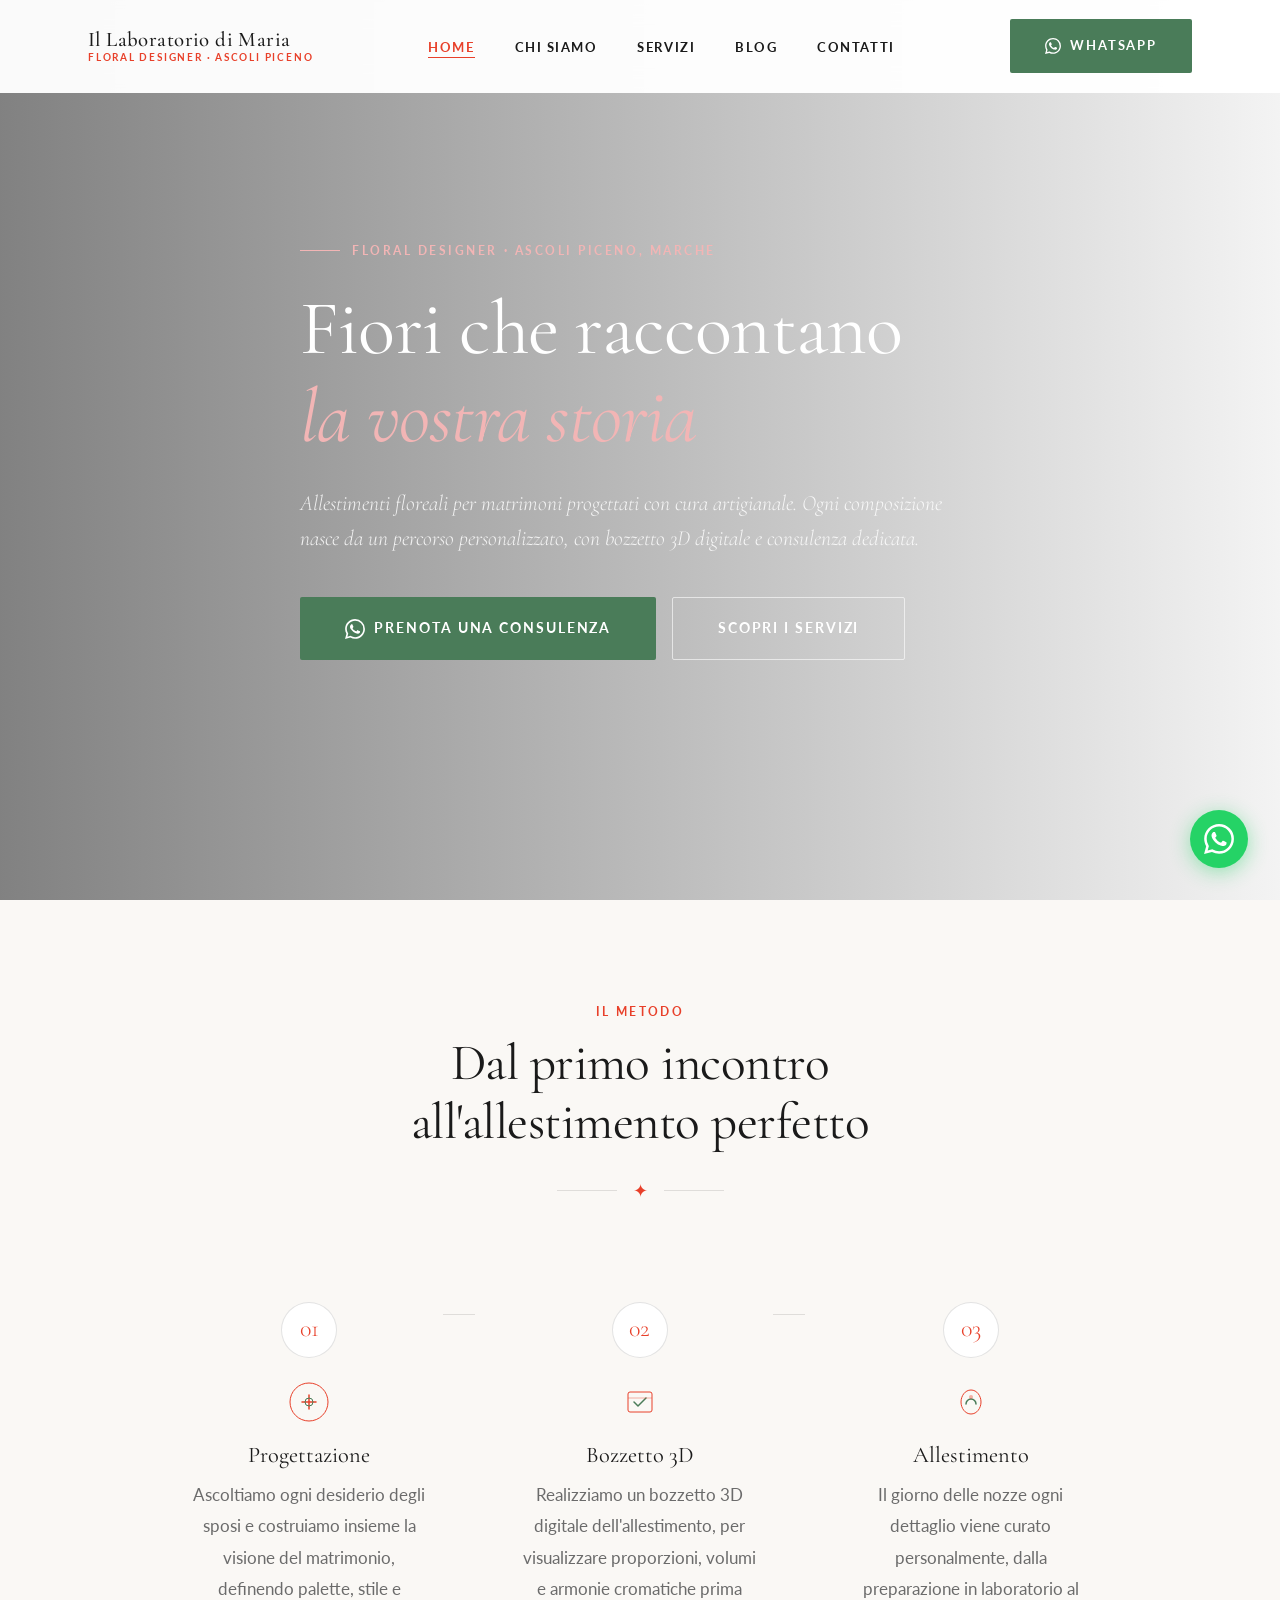
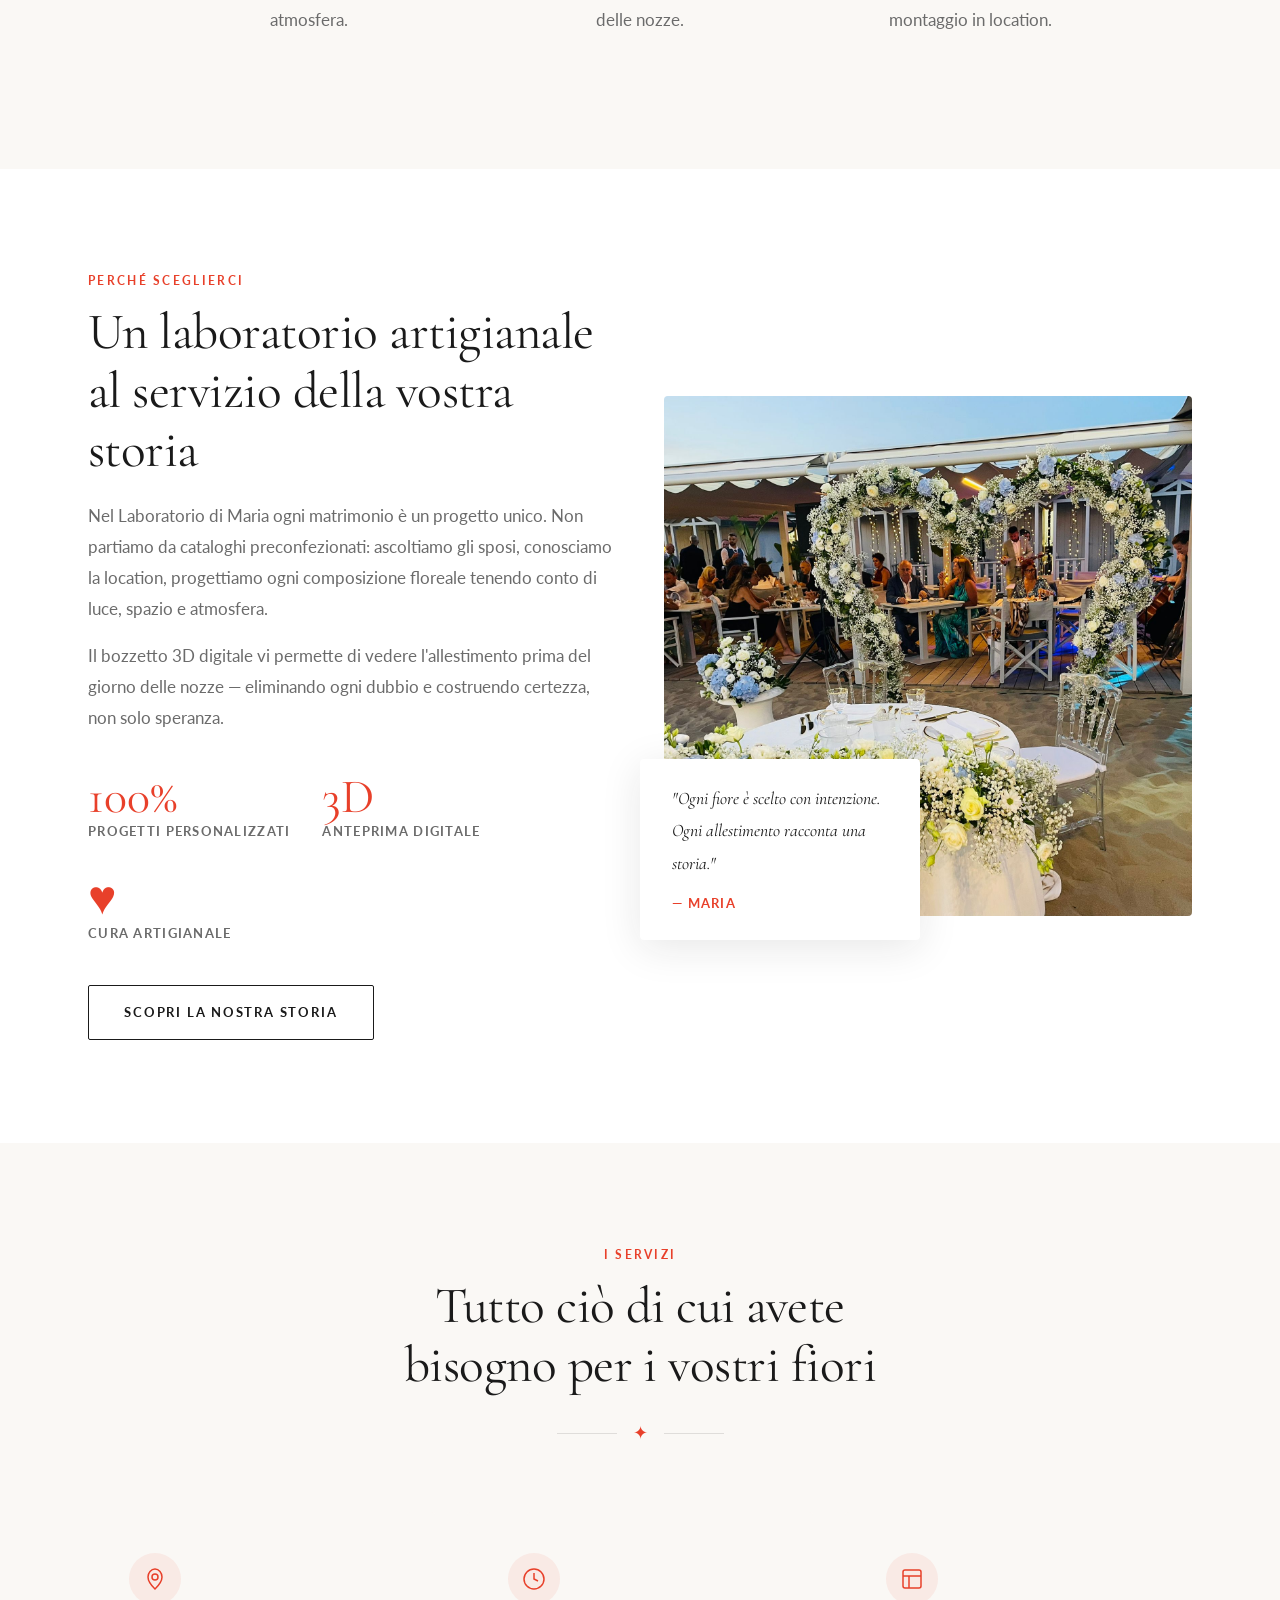
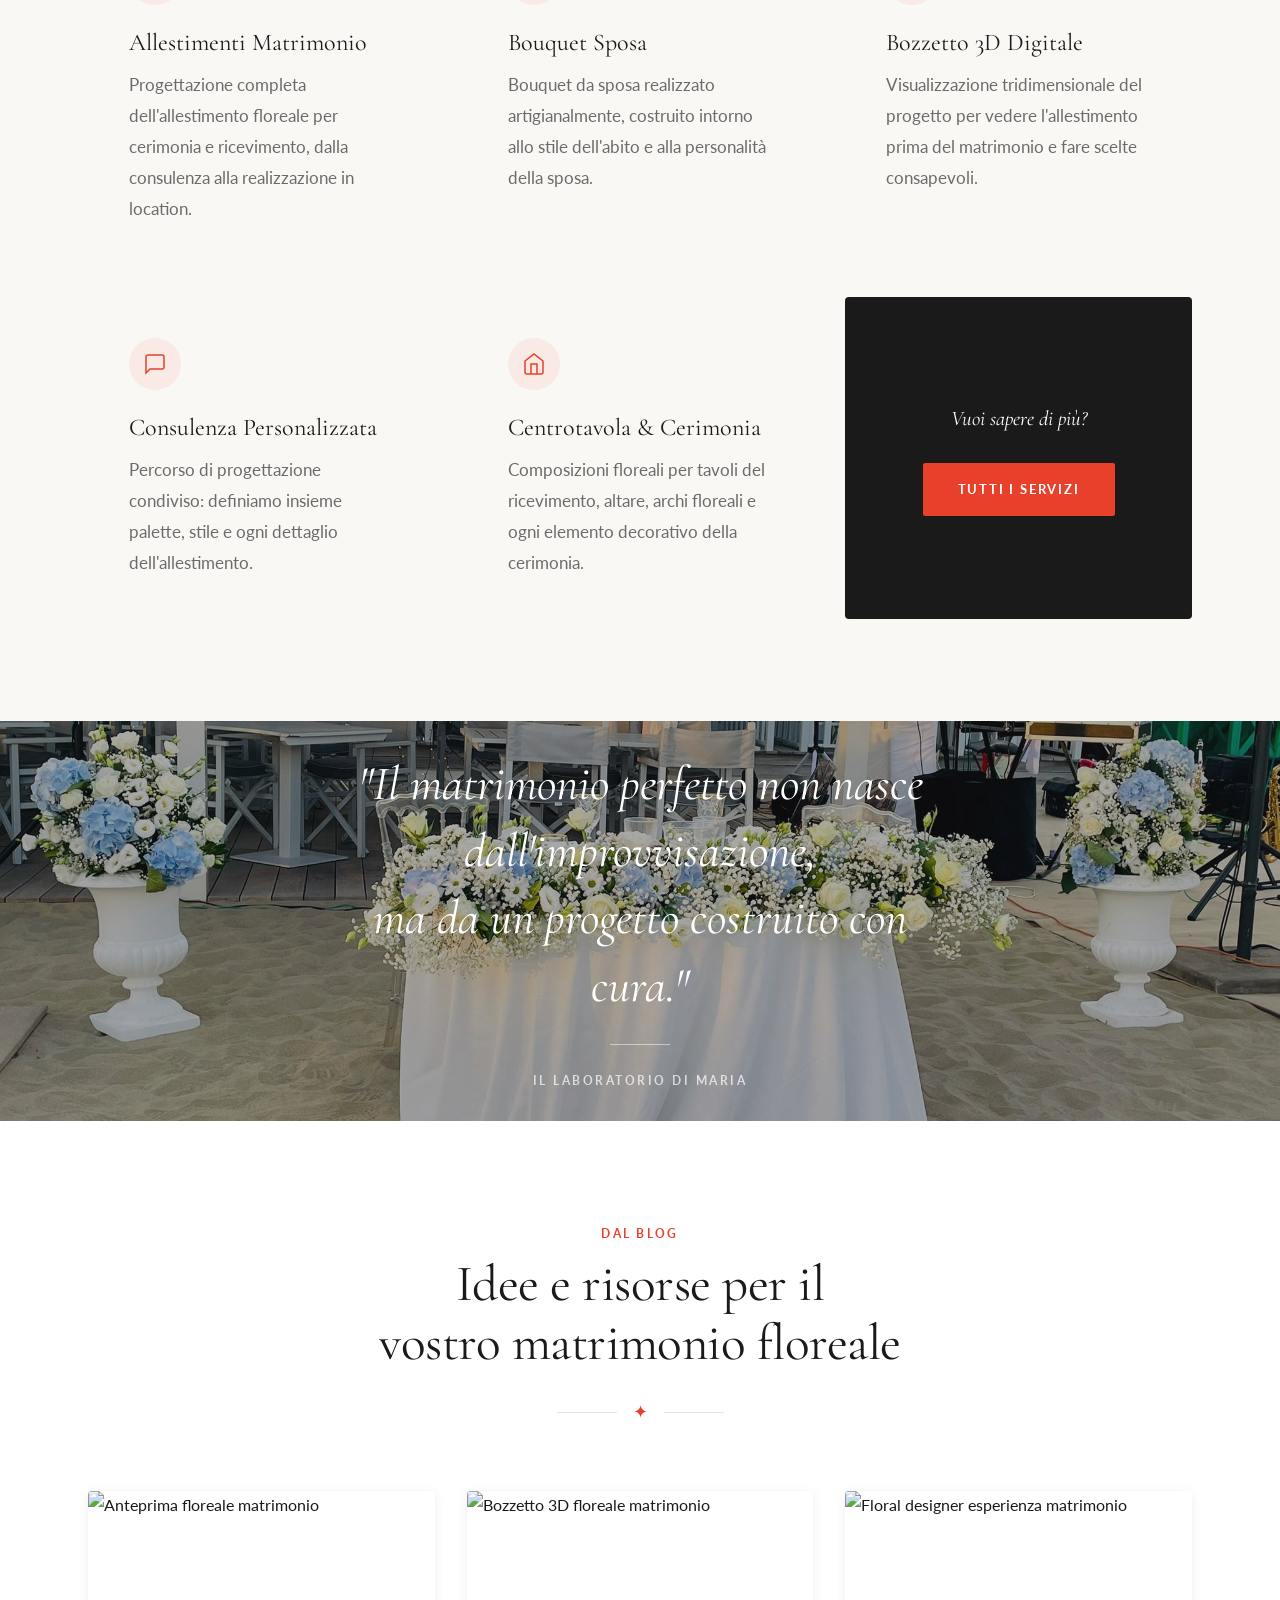
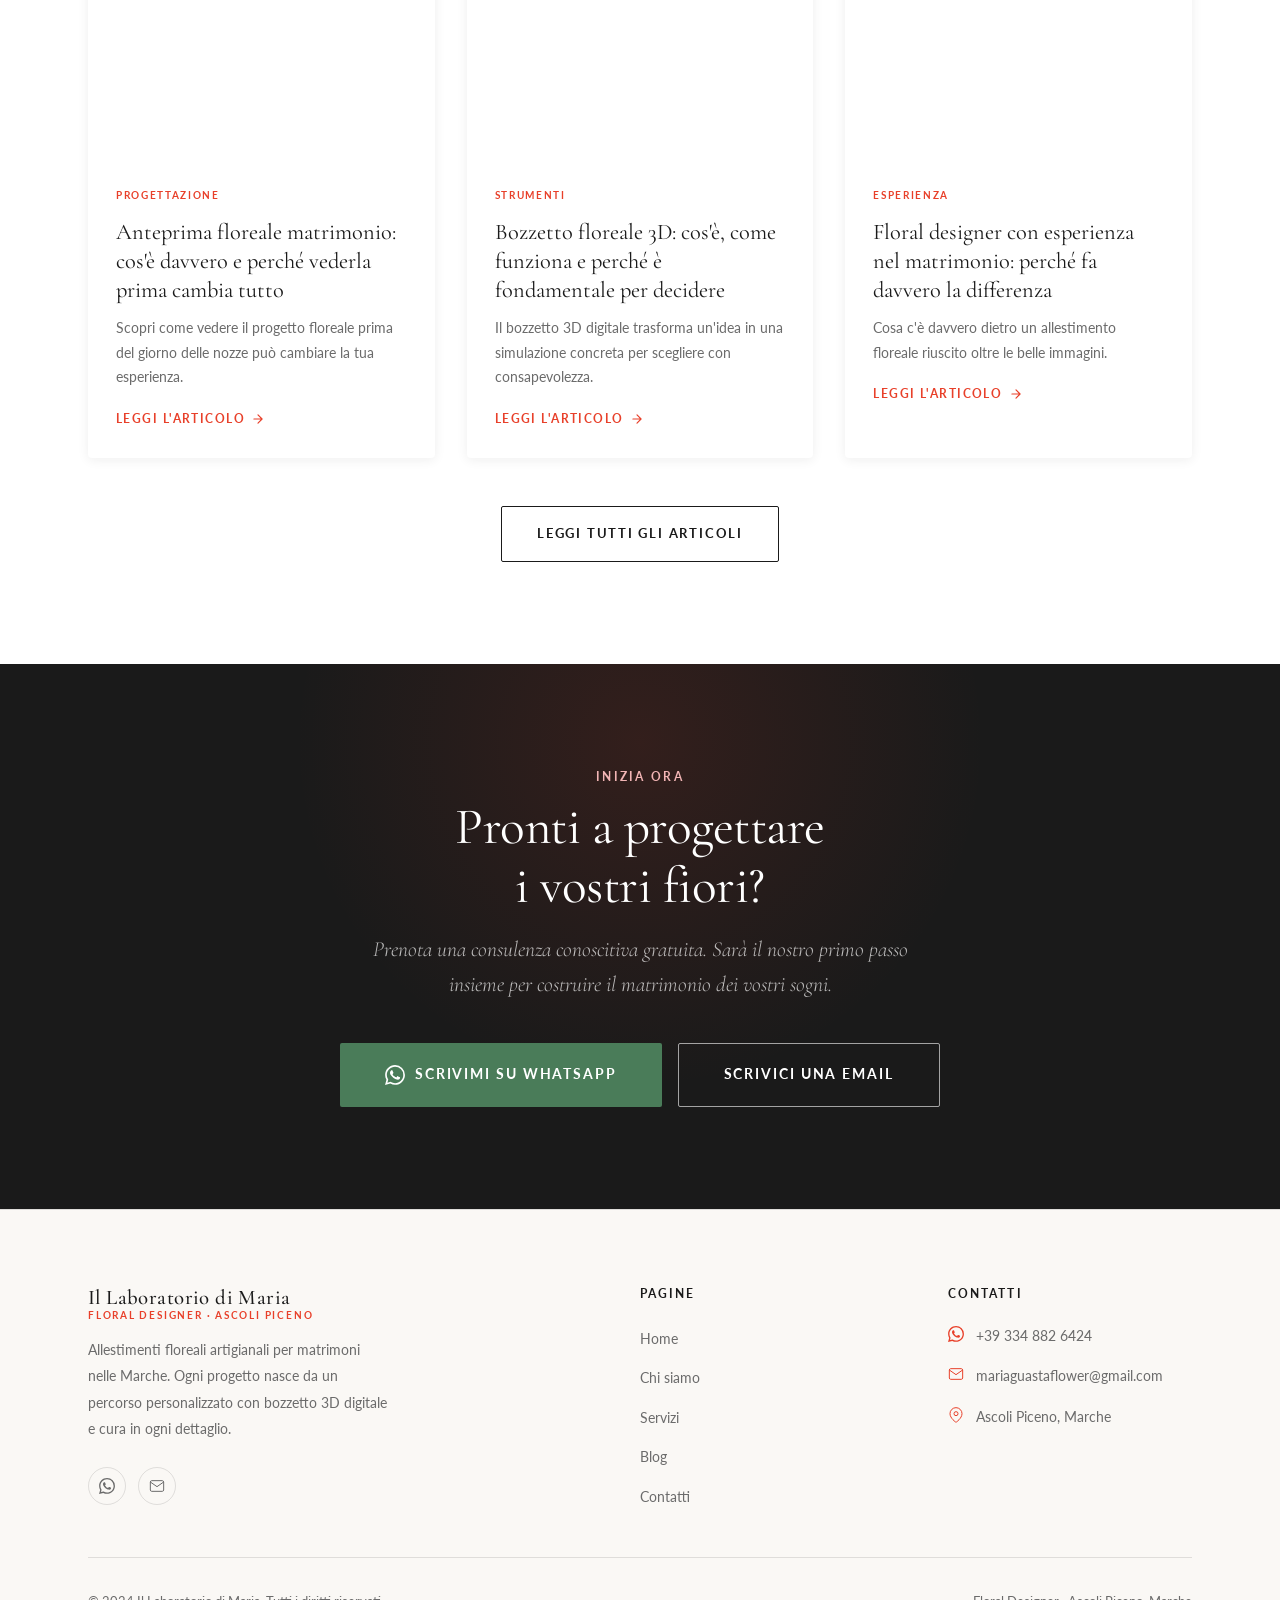
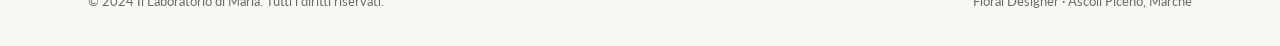
==== commit 775a1465: "Replace Unsplash images with real brand photos and unique stock images - index.html: hero → 20260323" ====
--- a/index.html
+++ b/index.html
@@ -58,7 +58,7 @@
 
     <!-- HERO -->
     <section class="hero" aria-label="Hero principale">
-      <div class="hero-bg" style="background-image: url('https://images.unsplash.com/photo-1519225421980-715cb0215aed?w=1600&auto=format&fit=crop&q=80');"></div>
+      <div class="hero-bg" style="background-image: url('/brand-assets/20260323_112748.jpg');"></div>
       <div class="container">
         <div class="hero-content">
           <p class="hero-eyebrow">Floral Designer · Ascoli Piceno, Marche</p>
@@ -145,7 +145,7 @@
           </div>
           <div class="slide-right" style="position:relative;">
             <img
-              src="https://images.unsplash.com/photo-1558618666-fcd25c85cd64?w=800&auto=format&fit=crop&q=80"
+              src="/brand-assets/IMG-20250717-WA0100.jpg"
               alt="Maria al lavoro nel laboratorio floreale"
               style="width:100%;height:520px;object-fit:cover;border-radius:4px;"
               loading="lazy"
@@ -214,7 +214,7 @@
     <!-- DECORATIVE IMAGE BAND -->
     <div style="height:400px;overflow:hidden;position:relative;" aria-hidden="true">
       <img
-        src="https://images.unsplash.com/photo-1548460054-8d0c2c73c88f?w=1200&auto=format&fit=crop&q=80"
+        src="/brand-assets/IMG-20250717-WA0123.jpg"
         alt=""
         style="width:100%;height:100%;object-fit:cover;object-position:center 60%;"
         loading="lazy"
